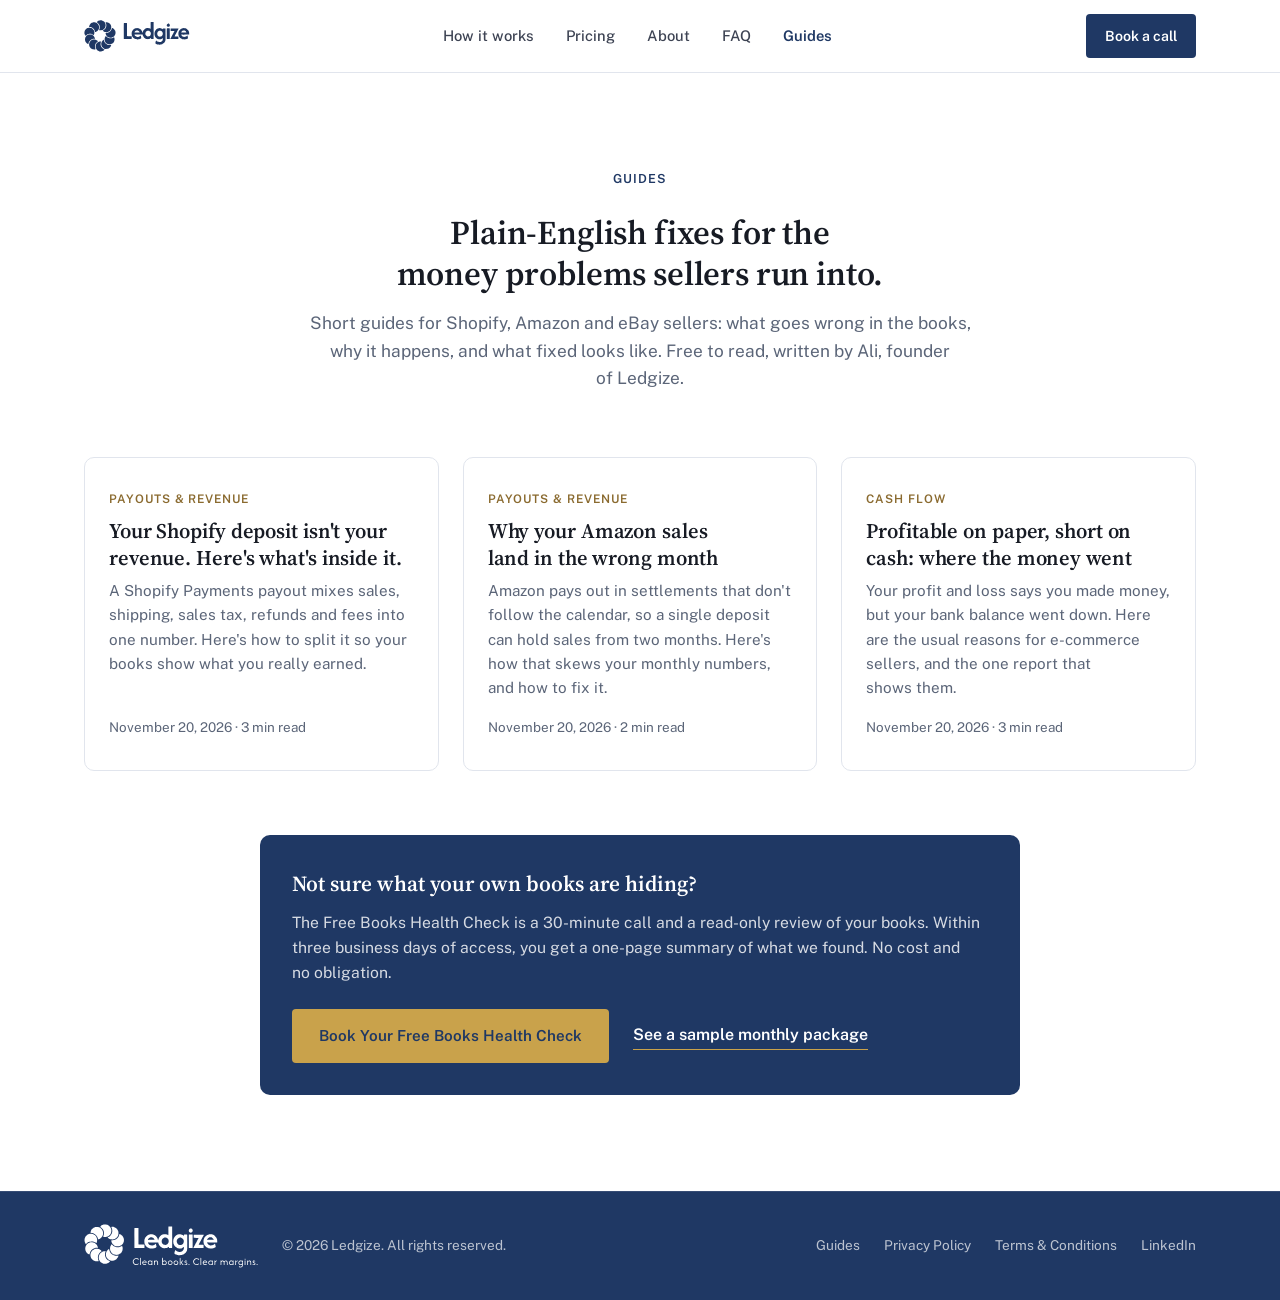
==== guides/index.html @ 81aefa26 "Guides launch: three published guides, Guides in menu and footer Guides section built by _tools/buil" ====
<!DOCTYPE html>
<html lang="en">
<head>
  <meta charset="UTF-8" />
  <meta name="viewport" content="width=device-width, initial-scale=1.0" />
  <meta name="color-scheme" content="light dark" />
  <title>Guides: Ledgize</title>
  <meta name="description" content="Plain-English guides for Shopify, Amazon and eBay sellers: what goes wrong in the books, why it happens, and what fixed looks like." />
  <link rel="canonical" href="https://www.ledgize.com/guides/" />
  <meta property="og:type" content="website" />
  <meta property="og:site_name" content="Ledgize" />
  <meta property="og:title" content="Guides: Ledgize" />
  <meta property="og:description" content="Plain-English guides for Shopify, Amazon and eBay sellers: what goes wrong in the books, why it happens, and what fixed looks like." />
  <meta property="og:url" content="https://www.ledgize.com/guides/" />
  <meta property="og:image" content="https://www.ledgize.com/assets/og-image.png?v=4" />
  <meta name="twitter:card" content="summary_large_image" />
  <meta name="twitter:title" content="Guides: Ledgize" />
  <meta name="twitter:description" content="Plain-English guides for Shopify, Amazon and eBay sellers: what goes wrong in the books, why it happens, and what fixed looks like." />
  <meta name="twitter:image" content="https://www.ledgize.com/assets/og-image.png?v=4" />
  <link rel="alternate" type="application/rss+xml" title="Ledgize Guides" href="/guides/feed.xml" />
  <link rel="icon" href="/assets/favicon.svg" type="image/svg+xml">
  <link rel="icon" href="/assets/favicon-32.png?v=2" sizes="32x32" type="image/png">
  <link rel="icon" href="/assets/favicon-192.png" sizes="192x192" type="image/png">
  <link rel="apple-touch-icon" href="/assets/apple-touch-icon.png">
  <link rel="shortcut icon" href="/favicon.ico?v=2" />
  <link rel="preload" href="/assets/fonts/source-serif4-600.woff2" as="font" type="font/woff2" crossorigin />
  <link rel="preload" href="/assets/fonts/public-sans-400.woff2" as="font" type="font/woff2" crossorigin />
  <link rel="stylesheet" href="/css/styles.css?v=38" />
</head>
<body>

  <a href="#main-content" class="skip-link">Skip to main content</a>

  <header class="site-header">
    <div class="container header-inner">
      <a href="/" class="logo" aria-label="Ledgize home"><svg class="logo-svg" width="462" height="140" aria-hidden="true" focusable="false" xmlns="http://www.w3.org/2000/svg" viewBox="129 364 462 140"><g fill="currentColor"><path transform="translate(129 504) scale(0.0125 -0.0125)" d="M5595 11069 c-127 -12 -237 -36 -329 -71 -43 -17 -100 -36 -127 -43
-26 -7 -63 -25 -82 -39 -18 -14 -82 -51 -141 -81 -160 -82 -174 -94 -300 -230
-102 -111 -116 -130 -116 -161 0 -53 14 -71 88 -108 37 -19 78 -46 92 -61 14
-15 66 -57 115 -95 170 -128 405 -404 487 -571 118 -243 154 -341 204 -569 34
-150 42 -399 20 -579 -9 -74 -19 -138 -22 -143 -3 -4 -11 -49 -19 -100 -15
-97 -30 -142 -121 -344 -30 -67 -54 -128 -54 -136 0 -36 37 -59 150 -95 l115
-37 255 0 255 0 196 51 c232 61 352 116 546 249 201 138 417 353 479 477 15
29 44 79 65 113 48 76 58 98 131 314 118 343 126 628 29 990 -29 107 -54 175
-91 244 -27 53 -50 104 -50 114 -1 81 -360 503 -483 568 -26 13 -71 46 -100
72 -58 52 -251 150 -357 181 -36 11 -87 28 -115 39 -125 51 -469 75 -720 51z
M7592 10395 c-48 -21 -48 -36 2 -128 25 -46 46 -90 46 -97 0 -7 18 -57 40
-112 42 -106 87 -268 114 -413 30 -160 27 -571 -5 -665 -10 -30 -23 -85 -29
-122 -15 -95 -143 -396 -212 -496 -16 -23 -40 -68 -54 -98 -14 -31 -49 -82
-80 -114 -30 -32 -74 -85 -97 -118 -41 -58 -124 -135 -274 -255 -39 -31 -75
-62 -78 -68 -4 -6 -28 -20 -54 -31 -25 -10 -55 -28 -67 -39 -11 -11 -56 -34
-100 -52 -210 -88 -222 -128 -73 -254 143 -121 403 -266 563 -315 39 -12 91
-30 116 -41 83 -37 475 -57 654 -33 66 9 141 19 166 22 24 3 61 14 81 24 19
10 74 28 120 40 46 12 109 36 139 55 30 18 84 45 119 59 35 14 78 36 95 49 17
13 55 36 84 52 28 15 64 44 78 62 15 19 50 50 79 68 29 19 75 62 104 97 28 35
80 96 115 136 35 39 78 100 95 135 17 34 54 103 81 152 28 50 59 122 71 160
11 39 34 106 51 149 74 196 67 765 -13 976 -16 41 -37 104 -48 140 -12 36 -34
85 -51 110 -17 25 -46 77 -64 115 -18 39 -52 95 -76 125 -63 79 -243 280 -251
280 -4 0 -39 29 -78 64 -38 36 -85 73 -103 82 -18 9 -64 39 -102 66 -89 65
-218 124 -331 153 -49 12 -108 32 -130 43 -83 43 -565 71 -643 37z M3275
10385 c-55 -8 -120 -22 -144 -31 -24 -9 -73 -24 -110 -34 -83 -23 -223 -80
-287 -118 -27 -16 -89 -51 -138 -77 -102 -55 -237 -172 -379 -330 -129 -142
-260 -350 -287 -453 -10 -37 -31 -92 -48 -123 -17 -34 -35 -87 -42 -130 -6
-41 -18 -96 -26 -124 -21 -76 -23 -181 -3 -200 18 -19 86 -29 297 -45 152 -11
315 -42 372 -70 19 -9 58 -23 85 -30 70 -19 145 -53 228 -104 40 -24 93 -52
120 -61 26 -10 67 -35 91 -56 23 -21 74 -59 113 -86 171 -117 432 -430 532
-638 24 -49 53 -110 66 -135 60 -117 105 -252 120 -363 25 -178 24 -176 51
-193 53 -36 209 1 364 85 19 11 82 43 139 72 126 63 278 176 345 255 28 33 76
83 108 113 33 29 70 75 83 101 14 28 39 57 59 69 30 19 76 102 76 138 0 3 16
31 34 62 35 57 96 215 143 366 65 213 53 707 -21 893 -20 48 -45 117 -56 153
-11 36 -33 85 -50 108 -37 50 -56 91 -71 150 -7 29 -27 61 -58 95 -26 28 -91
104 -144 168 -60 72 -121 134 -160 161 -35 25 -80 66 -100 91 -29 34 -52 50
-98 67 -33 12 -76 35 -95 50 -20 15 -56 36 -82 45 -26 10 -69 30 -97 45 -28
16 -95 37 -154 49 -57 12 -116 26 -130 32 -111 42 -455 59 -646 33z M1855
8495 c-5 -2 -75 -9 -155 -14 -175 -12 -412 -71 -483 -119 -23 -16 -59 -35 -80
-41 -20 -7 -59 -27 -85 -46 -27 -18 -72 -45 -101 -60 -29 -14 -72 -43 -94 -64
-23 -21 -60 -50 -81 -65 -73 -49 -197 -171 -221 -216 -12 -25 -33 -54 -45 -65
-49 -43 -130 -156 -149 -206 -12 -29 -36 -78 -55 -108 -31 -52 -70 -171 -128
-391 -29 -107 -33 -629 -6 -700 10 -25 22 -67 28 -95 28 -128 180 -462 259
-568 70 -95 76 -93 256 83 72 70 157 144 190 165 74 47 189 121 247 158 24 15
57 38 75 51 17 13 60 29 95 35 35 7 98 28 141 46 130 56 491 115 697 115 103
-1 270 -23 326 -43 22 -8 87 -24 144 -36 103 -21 174 -49 385 -152 168 -82
226 -117 281 -169 49 -47 67 -55 104 -50 27 3 69 52 86 99 10 25 32 86 51 135
65 172 109 480 99 686 -11 217 -74 461 -166 639 -21 42 -43 88 -49 102 -39
104 -274 390 -390 475 -31 22 -62 48 -70 58 -8 9 -44 34 -80 56 -36 21 -86 54
-111 74 -25 20 -49 36 -54 36 -6 0 -64 27 -130 59 -147 72 -286 105 -529 126
-167 15 -185 16 -202 10z M9793 8405 c-24 -17 -47 -79 -63 -175 -7 -36 -30
-114 -52 -175 -23 -60 -47 -134 -55 -164 -17 -65 -74 -181 -99 -202 -9 -8 -50
-64 -90 -126 -131 -202 -309 -384 -491 -504 -34 -22 -69 -51 -77 -64 -8 -13
-40 -32 -70 -44 -30 -11 -77 -34 -105 -51 -54 -33 -259 -110 -406 -153 -105
-30 -400 -58 -585 -56 -107 1 -116 -1 -132 -21 -25 -30 -24 -125 2 -215 11
-39 25 -99 31 -135 6 -36 26 -101 44 -145 18 -44 42 -110 54 -146 12 -36 33
-81 47 -100 14 -19 39 -60 55 -92 17 -32 47 -77 67 -100 21 -23 56 -67 79 -97
83 -110 290 -292 394 -348 41 -22 108 -59 149 -82 112 -64 139 -76 214 -94 37
-9 90 -28 117 -41 57 -29 175 -43 435 -52 219 -7 341 7 499 57 66 21 136 41
155 45 19 4 71 26 115 49 45 22 92 46 105 52 88 42 171 92 210 127 25 23 72
62 105 86 33 23 74 62 90 84 17 23 58 72 93 109 34 37 62 71 62 75 0 5 18 30
39 56 56 68 147 242 181 345 15 48 37 110 48 137 73 178 76 197 76 495 l1 275
-37 125 c-20 69 -44 155 -53 192 -9 37 -40 107 -67 155 -28 49 -59 112 -69
142 -12 35 -36 72 -67 105 -27 28 -57 65 -67 81 -59 94 -345 359 -437 406 -24
12 -60 35 -80 51 -21 16 -63 40 -95 53 -32 14 -89 40 -127 60 -75 38 -110 43
-143 20z M1925 6140 c-160 -14 -473 -106 -580 -170 -16 -10 -54 -28 -84 -40
-143 -56 -470 -338 -568 -490 -20 -30 -53 -77 -74 -105 -20 -27 -47 -75 -58
-105 -12 -30 -37 -75 -56 -99 -19 -24 -37 -60 -41 -80 -6 -36 -13 -66 -59
-241 -14 -52 -28 -135 -31 -185 -3 -49 -13 -115 -21 -145 -19 -70 -12 -174 28
-372 16 -81 29 -162 29 -180 0 -18 11 -53 24 -78 13 -25 29 -65 36 -90 53
-195 302 -544 495 -693 22 -17 59 -48 82 -68 22 -21 60 -48 84 -60 24 -12 60
-35 80 -51 44 -36 209 -98 258 -98 79 0 105 61 126 295 6 64 17 102 57 195 27
63 62 147 77 186 16 40 42 91 58 115 17 24 66 98 109 163 94 143 273 339 359
394 33 21 67 47 75 56 29 36 206 153 255 170 28 9 83 36 123 60 39 24 101 51
137 60 36 9 90 27 120 40 133 60 613 100 769 66 108 -24 131 54 66 229 -15 42
-36 114 -45 160 -10 46 -29 99 -43 119 -13 20 -35 61 -48 91 -36 81 -148 246
-218 321 -34 36 -90 98 -125 137 -35 40 -82 84 -105 100 -22 15 -61 44 -86 64
-25 20 -61 44 -80 54 -19 10 -59 35 -88 55 -75 54 -292 149 -376 165 -39 8
-85 19 -101 25 -81 32 -367 47 -560 30z M7634 5562 c-5 -4 -23 -25 -39 -47
-16 -22 -43 -56 -60 -75 -34 -38 -113 -164 -152 -245 -14 -27 -38 -64 -54 -81
-26 -27 -31 -41 -39 -120 -5 -49 -24 -132 -41 -184 -62 -190 -64 -575 -4 -795
76 -279 105 -354 171 -447 18 -26 46 -73 63 -105 16 -32 46 -78 68 -103 22
-25 50 -60 63 -79 58 -84 310 -300 404 -348 28 -14 74 -41 103 -59 85 -54 149
-83 218 -99 36 -9 88 -24 115 -35 87 -34 203 -59 325 -70 66 -6 130 -13 142
-15 42 -10 278 14 348 35 39 11 104 25 145 31 118 17 484 201 597 301 36 32
70 58 75 58 12 0 198 187 198 200 0 6 27 39 59 74 33 35 71 86 84 113 14 26
46 82 71 123 26 41 56 107 67 145 12 39 29 86 39 105 71 140 119 573 86 771
-8 46 -17 111 -21 144 -14 123 -102 349 -147 379 -38 25 -98 2 -179 -70 -20
-18 -62 -39 -92 -48 -31 -9 -69 -27 -85 -41 -16 -14 -67 -38 -113 -54 -46 -16
-129 -45 -184 -65 -179 -63 -488 -97 -703 -76 -59 5 -136 13 -172 16 -111 10
-458 115 -550 166 -30 17 -80 44 -110 60 -30 16 -68 42 -85 58 -16 15 -52 37
-79 49 -27 12 -73 43 -101 69 -28 26 -84 74 -124 107 -41 33 -100 92 -132 131
-94 115 -141 150 -175 126z M3425 4364 c-129 -9 -330 -45 -390 -71 -33 -14
-100 -36 -150 -49 -52 -15 -113 -39 -145 -60 -30 -19 -86 -51 -124 -72 -39
-20 -95 -60 -125 -87 -31 -28 -82 -68 -113 -88 -68 -46 -138 -119 -166 -173
-11 -21 -41 -59 -67 -84 -25 -25 -63 -74 -83 -110 -20 -36 -53 -92 -74 -124
-21 -33 -49 -95 -63 -138 -14 -43 -35 -99 -48 -126 -14 -26 -27 -65 -31 -87
-4 -22 -16 -67 -26 -100 -33 -108 -54 -364 -41 -480 24 -202 93 -472 157 -613
70 -153 223 -370 356 -504 38 -38 68 -72 68 -77 0 -4 22 -20 49 -35 28 -14 63
-44 80 -65 19 -24 44 -42 70 -49 21 -7 63 -29 92 -49 66 -45 296 -151 368
-169 30 -7 75 -22 100 -33 114 -49 535 -51 782 -3 188 36 195 58 84 286 -53
108 -66 145 -75 211 -5 44 -23 134 -38 200 -43 192 -41 542 6 735 66 272 142
449 287 670 23 36 49 79 58 95 47 92 412 420 543 489 123 64 129 98 35 201
-31 34 -68 78 -84 98 -15 20 -60 59 -100 86 -39 28 -112 78 -162 112 -236 163
-712 284 -1030 263z M6776 4206 c-57 -46 -121 -93 -140 -106 -20 -12 -55 -46
-78 -75 -24 -29 -81 -96 -128 -148 -111 -122 -177 -229 -205 -326 -12 -43 -38
-104 -58 -137 -96 -156 -140 -567 -97 -899 25 -196 127 -488 209 -600 20 -27
51 -70 68 -95 18 -25 50 -70 72 -101 51 -73 257 -268 346 -330 39 -26 81 -57
95 -68 14 -11 30 -21 36 -21 7 0 36 -16 65 -36 151 -103 501 -203 739 -212
178 -7 439 21 550 58 205 68 308 107 335 126 17 12 53 29 80 39 28 10 66 30
85 45 19 14 51 36 70 47 20 12 47 34 60 48 14 15 50 44 81 65 53 37 109 103
309 370 70 93 145 241 167 328 9 37 29 94 45 127 29 62 35 113 18 146 -14 25
-52 24 -195 -2 -162 -29 -366 -43 -445 -30 -36 6 -135 20 -220 30 -85 11 -175
27 -200 35 -179 57 -292 102 -336 131 -28 19 -78 46 -112 60 -216 88 -611 447
-713 649 -25 50 -64 125 -85 166 -75 146 -144 308 -160 376 -8 38 -24 103 -35
144 -11 41 -24 111 -29 154 -19 154 -46 160 -194 42z M5640 3665 c-47 -8 -116
-19 -155 -26 -38 -6 -125 -29 -193 -51 -68 -22 -145 -45 -172 -52 -27 -7 -75
-30 -107 -50 -32 -21 -105 -68 -163 -106 -98 -63 -310 -241 -310 -260 0 -5
-22 -33 -49 -62 -79 -86 -232 -330 -295 -469 -14 -30 -29 -88 -35 -129 -6 -41
-24 -114 -41 -163 -56 -158 -60 -523 -9 -709 19 -69 47 -182 69 -276 6 -23 33
-79 61 -125 28 -45 62 -104 74 -132 69 -149 291 -397 451 -504 41 -28 94 -66
118 -85 23 -19 63 -44 90 -56 27 -11 60 -29 75 -39 14 -10 49 -25 76 -34 28
-8 82 -28 121 -45 72 -30 203 -66 284 -77 25 -4 81 -13 125 -22 92 -18 198
-13 385 17 63 10 142 22 175 25 33 4 83 17 111 30 28 12 96 36 150 53 67 21
126 49 181 84 156 100 177 113 229 145 83 52 282 257 290 299 11 57 -27 89
-144 120 -66 17 -160 65 -237 119 -33 23 -82 52 -108 63 -48 22 -129 86 -223
178 -28 28 -68 64 -88 79 -21 16 -48 48 -63 72 -14 24 -40 56 -58 71 -61 51
-249 335 -274 414 -10 35 -31 88 -45 119 -14 30 -35 93 -47 140 -11 46 -31
120 -44 164 -29 101 -45 458 -26 590 7 44 16 129 21 189 11 133 28 190 97 324
58 114 63 140 32 168 -27 25 -205 29 -329 9z"/><path transform="translate(296 474) scale(0.0125 -0.0125)" d="M10024 8080 c-58 -23 -55 48 -54 -1193 1 -1064 0 -1140 -16 -1158
-34 -37 -89 -23 -160 41 -22 21 -67 47 -100 59 -32 13 -81 35 -109 51 -29 16
-80 34 -120 40 -38 7 -116 23 -172 36 -192 46 -435 50 -605 10 -36 -8 -121
-24 -189 -36 -68 -12 -140 -30 -159 -40 -19 -11 -72 -37 -117 -59 -99 -47
-231 -137 -333 -226 -41 -36 -100 -82 -131 -103 -31 -20 -67 -50 -81 -67 -60
-72 -159 -207 -174 -237 -9 -18 -36 -58 -59 -88 -52 -67 -79 -120 -149 -294
-30 -74 -62 -149 -72 -167 -9 -18 -20 -64 -25 -103 -12 -96 -38 -203 -53 -216
-30 -24 -78 86 -97 216 -25 182 -155 466 -278 606 -21 23 -44 54 -51 67 -22
42 -159 199 -217 249 -30 26 -72 64 -92 84 -21 20 -55 44 -77 53 -21 9 -59 35
-84 59 -53 51 -239 151 -360 194 -47 17 -101 37 -120 45 -19 8 -69 18 -110 21
-41 4 -140 16 -220 28 -153 21 -271 21 -434 -2 -44 -6 -132 -17 -197 -25 -73
-8 -136 -22 -166 -35 -26 -12 -90 -37 -141 -55 -52 -19 -122 -51 -155 -73 -34
-22 -80 -50 -102 -62 -22 -13 -62 -42 -90 -65 -27 -23 -72 -56 -100 -75 -27
-18 -70 -52 -95 -75 -25 -23 -58 -50 -73 -60 -15 -10 -39 -36 -52 -59 -13 -23
-40 -57 -60 -76 -20 -19 -46 -52 -56 -73 -11 -21 -44 -64 -72 -95 -59 -64
-172 -268 -206 -372 -12 -35 -30 -83 -41 -105 -21 -44 -63 -286 -81 -465 -13
-136 -6 -310 22 -495 11 -71 24 -166 30 -210 6 -47 19 -93 31 -113 11 -18 33
-74 48 -123 27 -86 112 -252 172 -334 16 -22 45 -65 65 -95 32 -50 78 -103
184 -217 90 -97 408 -323 519 -369 30 -13 77 -35 104 -49 27 -14 56 -25 64
-25 7 0 44 -13 81 -29 80 -35 415 -94 631 -111 169 -13 392 2 540 35 58 13
145 31 194 40 49 9 114 29 145 44 31 16 91 41 135 56 43 15 115 49 160 75 44
27 111 65 147 84 107 57 133 114 94 213 -8 21 -18 61 -24 88 -22 118 -35 177
-66 295 -18 69 -43 176 -56 239 -36 171 -67 197 -143 117 -132 -141 -319 -253
-561 -336 -220 -75 -624 -93 -805 -35 -156 50 -354 166 -415 242 -22 28 -52
58 -67 67 -37 23 -135 172 -153 234 -9 28 -27 75 -40 104 -62 132 -6 200 122
149 93 -36 369 -43 1533 -38 591 2 1091 7 1112 12 47 9 58 -10 69 -121 10 -93
11 -97 146 -409 38 -87 162 -285 197 -314 10 -8 27 -33 38 -55 102 -203 630
-594 851 -631 45 -8 136 -26 202 -40 228 -50 588 -46 746 10 39 13 96 29 127
35 31 5 72 19 91 29 20 11 83 44 140 73 58 29 127 74 155 99 119 109 188 129
227 67 17 -28 19 -42 14 -93 -15 -128 -14 -137 25 -159 33 -20 54 -21 310 -25
358 -4 515 4 541 30 19 19 19 87 19 2924 0 2107 -3 2911 -11 2928 -6 14 -22
30 -36 36 -29 13 -916 14 -949 1z m-4560 -2980 c33 -5 75 -18 95 -29 209 -111
214 -114 310 -211 61 -61 110 -122 135 -166 117 -207 121 -220 81 -260 -30
-30 -61 -30 -295 1 -234 31 -1220 13 -1340 -24 -75 -24 -140 -3 -140 44 0 29
91 212 141 285 79 112 332 308 447 345 105 33 408 42 566 15z m3808 -61 c32
-6 88 -23 126 -39 37 -16 89 -34 116 -41 32 -8 64 -27 99 -58 29 -25 78 -68
110 -95 32 -27 77 -74 100 -105 23 -31 50 -65 60 -76 11 -11 28 -40 39 -65 11
-25 33 -73 49 -107 115 -240 112 -613 -6 -857 -82 -168 -201 -321 -284 -365
-13 -7 -42 -30 -65 -51 -27 -25 -61 -44 -99 -55 -32 -9 -86 -30 -121 -45 -92
-42 -174 -53 -354 -48 l-157 5 -124 46 c-213 80 -389 210 -458 338 -17 33 -43
73 -57 89 -96 114 -159 467 -121 675 68 374 232 613 525 764 198 102 385 129
622 90z M612 7703 c-44 -17 -42 104 -42 -2772 l0 -2710 24 -28 24 -28 1347 -2
c1569 -2 1384 -20 1386 135 0 53 3 237 5 407 4 349 2 374 -33 416 l-25 29
-765 0 c-830 -1 -793 -3 -825 52 -10 19 -13 450 -15 2213 -1 1205 -2 2200 -3
2213 0 13 -13 37 -29 53 l-29 29 -504 -1 c-277 0 -509 -3 -516 -6z M16030
7526 c-119 -22 -159 -46 -285 -171 -163 -162 -194 -452 -72 -674 49 -89 56
-96 134 -148 237 -156 444 -160 672 -13 109 71 194 221 222 394 19 117 -50
339 -129 417 -26 25 -65 66 -88 91 -85 94 -271 137 -454 104z M12930 5955
c-273 -36 -307 -43 -398 -89 -48 -24 -98 -47 -112 -51 -94 -27 -254 -122 -347
-207 -54 -48 -127 -114 -162 -145 -65 -58 -182 -199 -268 -322 -26 -36 -59
-80 -74 -97 -14 -18 -34 -54 -44 -80 -10 -27 -33 -83 -51 -124 -19 -41 -38
-94 -43 -118 -5 -24 -21 -61 -36 -83 -23 -32 -29 -56 -36 -127 -4 -49 -20
-158 -35 -243 -34 -196 -35 -343 -5 -524 12 -71 26 -178 31 -237 7 -90 13
-113 35 -145 14 -21 33 -63 42 -93 8 -30 26 -73 38 -95 13 -22 33 -70 45 -108
12 -37 38 -89 59 -115 20 -26 71 -93 112 -150 135 -187 150 -207 182 -240 41
-43 308 -261 350 -286 18 -10 57 -33 87 -51 30 -18 73 -38 95 -45 22 -7 78
-30 125 -51 47 -20 122 -44 167 -53 45 -8 99 -22 119 -31 43 -18 314 -21 509
-5 131 11 326 57 379 90 18 10 64 32 103 48 40 16 90 44 112 62 23 17 67 44
99 60 32 15 72 44 89 63 67 76 118 85 149 25 34 -66 3 -413 -51 -575 -173
-516 -672 -800 -1265 -718 -154 21 -268 45 -325 67 -27 11 -95 36 -150 54 -55
19 -122 49 -150 67 -27 18 -66 39 -85 47 -19 7 -53 30 -75 51 -22 20 -59 46
-82 58 -27 13 -54 39 -74 70 -55 84 -141 112 -164 54 -19 -50 -65 -208 -65
-227 0 -12 -16 -78 -35 -147 -19 -68 -44 -171 -54 -229 -11 -58 -29 -129 -40
-158 -44 -110 -24 -176 67 -229 26 -15 61 -37 77 -49 27 -20 111 -62 365 -181
102 -49 194 -79 330 -109 63 -15 142 -33 175 -41 84 -20 481 -30 555 -14 149
33 195 41 315 55 138 16 211 35 340 85 43 17 95 34 115 37 129 22 520 255 612
366 24 28 60 62 81 75 21 13 46 38 55 55 10 17 40 57 67 88 55 63 153 216 208
325 97 192 109 223 118 307 5 46 22 146 36 223 l27 140 4 1918 c3 1988 3 1985
-38 2007 -13 7 -154 10 -420 8 l-399 -3 -23 -23 c-21 -21 -23 -30 -20 -116 2
-81 0 -96 -18 -119 -39 -49 -91 -36 -175 44 -22 21 -58 45 -80 55 -22 9 -64
34 -92 56 -80 61 -276 133 -432 158 -341 54 -382 57 -551 35z m568 -951 c341
-118 541 -314 667 -654 23 -61 65 -278 65 -333 0 -65 -53 -328 -80 -396 -35
-91 -100 -211 -133 -249 -18 -20 -46 -55 -63 -78 -25 -35 -129 -132 -199 -186
-25 -20 -203 -97 -284 -123 -42 -14 -92 -18 -220 -19 l-166 -1 -106 38 c-58
20 -113 37 -121 37 -46 0 -267 178 -355 285 -57 69 -158 276 -198 404 -55 178
-55 386 0 560 35 109 133 308 185 376 73 95 323 295 368 295 8 0 60 15 116 34
56 19 110 37 121 40 11 3 89 3 173 1 132 -4 163 -8 230 -31z M21340 5950 c-63
-9 -154 -22 -202 -29 -94 -12 -295 -87 -426 -158 -244 -133 -534 -384 -637
-553 -15 -25 -44 -63 -65 -85 -43 -44 -104 -145 -151 -245 -16 -36 -43 -92
-59 -125 -28 -56 -39 -98 -90 -320 -50 -221 -49 -636 3 -850 14 -55 28 -124
31 -154 9 -70 104 -307 156 -385 22 -35 40 -67 40 -74 0 -6 26 -46 59 -89 32
-43 65 -92 74 -109 21 -42 275 -295 345 -344 31 -22 68 -48 82 -59 57 -42 289
-167 388 -208 162 -68 176 -72 280 -89 54 -8 147 -24 207 -34 260 -46 580 -45
775 1 47 11 124 26 171 33 137 21 366 119 629 270 73 42 86 55 99 104 11 39
-13 211 -36 255 -8 16 -21 61 -29 100 -7 40 -26 122 -40 182 -14 61 -36 159
-49 220 -35 164 -59 172 -173 58 -77 -77 -303 -232 -368 -253 -419 -136 -780
-160 -1006 -65 -35 15 -90 36 -123 48 -78 27 -179 102 -290 218 -121 126 -142
155 -175 246 -15 43 -39 106 -51 140 -43 114 -1 156 130 130 241 -49 222 -48
1433 -45 l1137 3 28 21 c27 20 28 26 31 110 9 261 -37 757 -76 824 -12 19 -26
57 -32 83 -14 66 -127 292 -184 369 -199 270 -293 378 -367 423 -32 20 -83 58
-111 84 -75 68 -320 221 -371 232 -23 5 -72 23 -110 40 -77 35 -154 50 -404
79 -212 24 -318 24 -473 0z m424 -841 c108 -14 169 -38 287 -111 153 -94 300
-249 350 -370 14 -35 38 -81 52 -102 31 -44 34 -77 11 -100 -19 -19 14 -20
-292 4 -389 31 -1154 20 -1344 -19 -111 -23 -177 18 -148 91 60 148 224 368
322 433 24 15 69 45 100 66 148 101 411 143 662 108z M15671 5866 c-53 -23
-50 71 -51 -1862 l0 -1790 25 -24 25 -23 475 -1 474 -1 23 23 23 23 0 1797 c0
2006 6 1844 -67 1857 -56 9 -907 10 -927 1z M16991 5841 c-31 -31 -32 -38 -29
-453 3 -356 4 -389 21 -405 16 -17 60 -18 646 -23 765 -6 716 7 619 -164 -28
-50 -64 -111 -78 -136 -15 -25 -41 -72 -58 -105 -16 -33 -54 -107 -84 -165
-31 -58 -74 -140 -96 -183 -23 -43 -45 -84 -50 -90 -6 -7 -41 -73 -80 -147
-130 -253 -231 -441 -241 -454 -6 -8 -21 -38 -34 -67 -12 -30 -34 -74 -48 -99
-79 -137 -293 -546 -304 -580 -4 -14 -21 -41 -36 -61 -16 -20 -42 -65 -57
-100 -16 -35 -68 -134 -116 -219 -93 -166 -100 -195 -56 -217 20 -10 307 -13
1382 -13 l1357 1 20 26 c20 25 21 38 21 417 0 332 -2 395 -15 413 -17 24 -78
48 -100 39 -8 -3 -277 -6 -597 -6 l-582 -2 -23 27 c-32 37 -29 44 120 325 182
342 214 404 261 495 23 44 51 95 64 112 12 17 29 51 38 75 8 23 32 70 54 103
21 33 54 94 73 135 19 42 50 100 69 130 19 30 42 77 51 103 9 26 32 66 52 89
19 23 35 47 35 54 0 6 15 40 34 75 102 194 276 528 325 624 31 61 65 124 77
140 43 63 124 229 124 256 0 61 81 58 -1367 58 -728 0 -1334 3 -1347 7 -17 4
-30 0 -45 -15z"/></g></svg></a>

      <nav class="site-nav" id="site-nav">
        <a href="/#how-it-works">How it works</a>
        <a href="/#services">Pricing</a>
        <a href="/#about">About</a>
        <a href="/#faq">FAQ</a>
        <a href="/guides/" aria-current="page">Guides</a>
      </nav>
      <a href="https://calendar.app.google/x4VN65FmpogkEirC7" target="_blank" rel="noopener noreferrer" class="btn btn-primary btn-sm header-cta">Book a call</a>

      <button class="nav-toggle" id="nav-toggle" aria-label="Toggle navigation" aria-expanded="false">
        <span></span><span></span><span></span>
      </button>
    </div>
  </header>

  <main id="main-content" tabindex="-1">
    <section class="section guides-hero">
      <div class="container">
        <div class="kicker center">
          <span class="kicker-label">Guides</span>
        </div>
        <h1 class="section-title center">Plain-English fixes for the money problems sellers run into.</h1>
        <p class="section-lead center">Short guides for Shopify, Amazon and eBay sellers: what goes wrong in the books, why it happens, and what fixed looks like. Free to read, written by Ali, founder of Ledgize.</p>
        <div class="guides-grid guides-grid-index">
          <article class="guide-card">
            <p class="guide-card-cat">Payouts &amp; revenue</p>
            <h2 class="guide-card-title"><a href="/guides/shopify-deposit-isnt-your-revenue.html">Your Shopify deposit isn&#x27;t your revenue. Here&#x27;s what&#x27;s inside it.</a></h2>
            <p class="guide-card-desc">A Shopify Payments payout mixes sales, shipping, sales tax, refunds and fees into one number. Here&#x27;s how to split it so your books show what you really earned.</p>
            <p class="guide-card-meta">November 20, 2026 &#183; 3 min read</p>
          </article>
          <article class="guide-card">
            <p class="guide-card-cat">Payouts &amp; revenue</p>
            <h2 class="guide-card-title"><a href="/guides/amazon-sales-wrong-month.html">Why your Amazon sales land in the wrong month</a></h2>
            <p class="guide-card-desc">Amazon pays out in settlements that don&#x27;t follow the calendar, so a single deposit can hold sales from two months. Here&#x27;s how that skews your monthly numbers, and how to fix it.</p>
            <p class="guide-card-meta">November 20, 2026 &#183; 2 min read</p>
          </article>
          <article class="guide-card">
            <p class="guide-card-cat">Cash flow</p>
            <h2 class="guide-card-title"><a href="/guides/profitable-but-short-on-cash.html">Profitable on paper, short on cash: where the money went</a></h2>
            <p class="guide-card-desc">Your profit and loss says you made money, but your bank balance went down. Here are the usual reasons for e-commerce sellers, and the one report that shows them.</p>
            <p class="guide-card-meta">November 20, 2026 &#183; 3 min read</p>
          </article>
        </div>
        <div class="guides-index-cta">
          <aside class="guide-cta">
          <p class="guide-cta-title">Not sure what your own books are hiding?</p>
          <p>The Free Books Health Check is a 30-minute call and a read-only review of your books. Within three business days of access, you get a one-page summary of what we found. No cost and no obligation.</p>
          <div class="guide-cta-actions">
            <a href="https://calendar.app.google/x4VN65FmpogkEirC7" target="_blank" rel="noopener noreferrer" class="btn btn-on-navy">Book Your Free Books Health Check</a>
            <a href="/#sample" class="guide-cta-link">See a sample monthly package</a>
          </div>
        </aside>
        </div>
      </div>
    </section>
  </main>

  <footer class="site-footer">
    <div class="container footer-inner">
      <div class="footer-left">
        <span class="logo-footer"><svg class="logo-footer-svg" width="602" height="152" aria-hidden="true" focusable="false" xmlns="http://www.w3.org/2000/svg" viewBox="129 364 602 152"><g fill="currentColor"><path transform="translate(129 504) scale(0.0125 -0.0125)" d="M5595 11069 c-127 -12 -237 -36 -329 -71 -43 -17 -100 -36 -127 -43
-26 -7 -63 -25 -82 -39 -18 -14 -82 -51 -141 -81 -160 -82 -174 -94 -300 -230
-102 -111 -116 -130 -116 -161 0 -53 14 -71 88 -108 37 -19 78 -46 92 -61 14
-15 66 -57 115 -95 170 -128 405 -404 487 -571 118 -243 154 -341 204 -569 34
-150 42 -399 20 -579 -9 -74 -19 -138 -22 -143 -3 -4 -11 -49 -19 -100 -15
-97 -30 -142 -121 -344 -30 -67 -54 -128 -54 -136 0 -36 37 -59 150 -95 l115
-37 255 0 255 0 196 51 c232 61 352 116 546 249 201 138 417 353 479 477 15
29 44 79 65 113 48 76 58 98 131 314 118 343 126 628 29 990 -29 107 -54 175
-91 244 -27 53 -50 104 -50 114 -1 81 -360 503 -483 568 -26 13 -71 46 -100
72 -58 52 -251 150 -357 181 -36 11 -87 28 -115 39 -125 51 -469 75 -720 51z
M7592 10395 c-48 -21 -48 -36 2 -128 25 -46 46 -90 46 -97 0 -7 18 -57 40
-112 42 -106 87 -268 114 -413 30 -160 27 -571 -5 -665 -10 -30 -23 -85 -29
-122 -15 -95 -143 -396 -212 -496 -16 -23 -40 -68 -54 -98 -14 -31 -49 -82
-80 -114 -30 -32 -74 -85 -97 -118 -41 -58 -124 -135 -274 -255 -39 -31 -75
-62 -78 -68 -4 -6 -28 -20 -54 -31 -25 -10 -55 -28 -67 -39 -11 -11 -56 -34
-100 -52 -210 -88 -222 -128 -73 -254 143 -121 403 -266 563 -315 39 -12 91
-30 116 -41 83 -37 475 -57 654 -33 66 9 141 19 166 22 24 3 61 14 81 24 19
10 74 28 120 40 46 12 109 36 139 55 30 18 84 45 119 59 35 14 78 36 95 49 17
13 55 36 84 52 28 15 64 44 78 62 15 19 50 50 79 68 29 19 75 62 104 97 28 35
80 96 115 136 35 39 78 100 95 135 17 34 54 103 81 152 28 50 59 122 71 160
11 39 34 106 51 149 74 196 67 765 -13 976 -16 41 -37 104 -48 140 -12 36 -34
85 -51 110 -17 25 -46 77 -64 115 -18 39 -52 95 -76 125 -63 79 -243 280 -251
280 -4 0 -39 29 -78 64 -38 36 -85 73 -103 82 -18 9 -64 39 -102 66 -89 65
-218 124 -331 153 -49 12 -108 32 -130 43 -83 43 -565 71 -643 37z M3275
10385 c-55 -8 -120 -22 -144 -31 -24 -9 -73 -24 -110 -34 -83 -23 -223 -80
-287 -118 -27 -16 -89 -51 -138 -77 -102 -55 -237 -172 -379 -330 -129 -142
-260 -350 -287 -453 -10 -37 -31 -92 -48 -123 -17 -34 -35 -87 -42 -130 -6
-41 -18 -96 -26 -124 -21 -76 -23 -181 -3 -200 18 -19 86 -29 297 -45 152 -11
315 -42 372 -70 19 -9 58 -23 85 -30 70 -19 145 -53 228 -104 40 -24 93 -52
120 -61 26 -10 67 -35 91 -56 23 -21 74 -59 113 -86 171 -117 432 -430 532
-638 24 -49 53 -110 66 -135 60 -117 105 -252 120 -363 25 -178 24 -176 51
-193 53 -36 209 1 364 85 19 11 82 43 139 72 126 63 278 176 345 255 28 33 76
83 108 113 33 29 70 75 83 101 14 28 39 57 59 69 30 19 76 102 76 138 0 3 16
31 34 62 35 57 96 215 143 366 65 213 53 707 -21 893 -20 48 -45 117 -56 153
-11 36 -33 85 -50 108 -37 50 -56 91 -71 150 -7 29 -27 61 -58 95 -26 28 -91
104 -144 168 -60 72 -121 134 -160 161 -35 25 -80 66 -100 91 -29 34 -52 50
-98 67 -33 12 -76 35 -95 50 -20 15 -56 36 -82 45 -26 10 -69 30 -97 45 -28
16 -95 37 -154 49 -57 12 -116 26 -130 32 -111 42 -455 59 -646 33z M1855
8495 c-5 -2 -75 -9 -155 -14 -175 -12 -412 -71 -483 -119 -23 -16 -59 -35 -80
-41 -20 -7 -59 -27 -85 -46 -27 -18 -72 -45 -101 -60 -29 -14 -72 -43 -94 -64
-23 -21 -60 -50 -81 -65 -73 -49 -197 -171 -221 -216 -12 -25 -33 -54 -45 -65
-49 -43 -130 -156 -149 -206 -12 -29 -36 -78 -55 -108 -31 -52 -70 -171 -128
-391 -29 -107 -33 -629 -6 -700 10 -25 22 -67 28 -95 28 -128 180 -462 259
-568 70 -95 76 -93 256 83 72 70 157 144 190 165 74 47 189 121 247 158 24 15
57 38 75 51 17 13 60 29 95 35 35 7 98 28 141 46 130 56 491 115 697 115 103
-1 270 -23 326 -43 22 -8 87 -24 144 -36 103 -21 174 -49 385 -152 168 -82
226 -117 281 -169 49 -47 67 -55 104 -50 27 3 69 52 86 99 10 25 32 86 51 135
65 172 109 480 99 686 -11 217 -74 461 -166 639 -21 42 -43 88 -49 102 -39
104 -274 390 -390 475 -31 22 -62 48 -70 58 -8 9 -44 34 -80 56 -36 21 -86 54
-111 74 -25 20 -49 36 -54 36 -6 0 -64 27 -130 59 -147 72 -286 105 -529 126
-167 15 -185 16 -202 10z M9793 8405 c-24 -17 -47 -79 -63 -175 -7 -36 -30
-114 -52 -175 -23 -60 -47 -134 -55 -164 -17 -65 -74 -181 -99 -202 -9 -8 -50
-64 -90 -126 -131 -202 -309 -384 -491 -504 -34 -22 -69 -51 -77 -64 -8 -13
-40 -32 -70 -44 -30 -11 -77 -34 -105 -51 -54 -33 -259 -110 -406 -153 -105
-30 -400 -58 -585 -56 -107 1 -116 -1 -132 -21 -25 -30 -24 -125 2 -215 11
-39 25 -99 31 -135 6 -36 26 -101 44 -145 18 -44 42 -110 54 -146 12 -36 33
-81 47 -100 14 -19 39 -60 55 -92 17 -32 47 -77 67 -100 21 -23 56 -67 79 -97
83 -110 290 -292 394 -348 41 -22 108 -59 149 -82 112 -64 139 -76 214 -94 37
-9 90 -28 117 -41 57 -29 175 -43 435 -52 219 -7 341 7 499 57 66 21 136 41
155 45 19 4 71 26 115 49 45 22 92 46 105 52 88 42 171 92 210 127 25 23 72
62 105 86 33 23 74 62 90 84 17 23 58 72 93 109 34 37 62 71 62 75 0 5 18 30
39 56 56 68 147 242 181 345 15 48 37 110 48 137 73 178 76 197 76 495 l1 275
-37 125 c-20 69 -44 155 -53 192 -9 37 -40 107 -67 155 -28 49 -59 112 -69
142 -12 35 -36 72 -67 105 -27 28 -57 65 -67 81 -59 94 -345 359 -437 406 -24
12 -60 35 -80 51 -21 16 -63 40 -95 53 -32 14 -89 40 -127 60 -75 38 -110 43
-143 20z M1925 6140 c-160 -14 -473 -106 -580 -170 -16 -10 -54 -28 -84 -40
-143 -56 -470 -338 -568 -490 -20 -30 -53 -77 -74 -105 -20 -27 -47 -75 -58
-105 -12 -30 -37 -75 -56 -99 -19 -24 -37 -60 -41 -80 -6 -36 -13 -66 -59
-241 -14 -52 -28 -135 -31 -185 -3 -49 -13 -115 -21 -145 -19 -70 -12 -174 28
-372 16 -81 29 -162 29 -180 0 -18 11 -53 24 -78 13 -25 29 -65 36 -90 53
-195 302 -544 495 -693 22 -17 59 -48 82 -68 22 -21 60 -48 84 -60 24 -12 60
-35 80 -51 44 -36 209 -98 258 -98 79 0 105 61 126 295 6 64 17 102 57 195 27
63 62 147 77 186 16 40 42 91 58 115 17 24 66 98 109 163 94 143 273 339 359
394 33 21 67 47 75 56 29 36 206 153 255 170 28 9 83 36 123 60 39 24 101 51
137 60 36 9 90 27 120 40 133 60 613 100 769 66 108 -24 131 54 66 229 -15 42
-36 114 -45 160 -10 46 -29 99 -43 119 -13 20 -35 61 -48 91 -36 81 -148 246
-218 321 -34 36 -90 98 -125 137 -35 40 -82 84 -105 100 -22 15 -61 44 -86 64
-25 20 -61 44 -80 54 -19 10 -59 35 -88 55 -75 54 -292 149 -376 165 -39 8
-85 19 -101 25 -81 32 -367 47 -560 30z M7634 5562 c-5 -4 -23 -25 -39 -47
-16 -22 -43 -56 -60 -75 -34 -38 -113 -164 -152 -245 -14 -27 -38 -64 -54 -81
-26 -27 -31 -41 -39 -120 -5 -49 -24 -132 -41 -184 -62 -190 -64 -575 -4 -795
76 -279 105 -354 171 -447 18 -26 46 -73 63 -105 16 -32 46 -78 68 -103 22
-25 50 -60 63 -79 58 -84 310 -300 404 -348 28 -14 74 -41 103 -59 85 -54 149
-83 218 -99 36 -9 88 -24 115 -35 87 -34 203 -59 325 -70 66 -6 130 -13 142
-15 42 -10 278 14 348 35 39 11 104 25 145 31 118 17 484 201 597 301 36 32
70 58 75 58 12 0 198 187 198 200 0 6 27 39 59 74 33 35 71 86 84 113 14 26
46 82 71 123 26 41 56 107 67 145 12 39 29 86 39 105 71 140 119 573 86 771
-8 46 -17 111 -21 144 -14 123 -102 349 -147 379 -38 25 -98 2 -179 -70 -20
-18 -62 -39 -92 -48 -31 -9 -69 -27 -85 -41 -16 -14 -67 -38 -113 -54 -46 -16
-129 -45 -184 -65 -179 -63 -488 -97 -703 -76 -59 5 -136 13 -172 16 -111 10
-458 115 -550 166 -30 17 -80 44 -110 60 -30 16 -68 42 -85 58 -16 15 -52 37
-79 49 -27 12 -73 43 -101 69 -28 26 -84 74 -124 107 -41 33 -100 92 -132 131
-94 115 -141 150 -175 126z M3425 4364 c-129 -9 -330 -45 -390 -71 -33 -14
-100 -36 -150 -49 -52 -15 -113 -39 -145 -60 -30 -19 -86 -51 -124 -72 -39
-20 -95 -60 -125 -87 -31 -28 -82 -68 -113 -88 -68 -46 -138 -119 -166 -173
-11 -21 -41 -59 -67 -84 -25 -25 -63 -74 -83 -110 -20 -36 -53 -92 -74 -124
-21 -33 -49 -95 -63 -138 -14 -43 -35 -99 -48 -126 -14 -26 -27 -65 -31 -87
-4 -22 -16 -67 -26 -100 -33 -108 -54 -364 -41 -480 24 -202 93 -472 157 -613
70 -153 223 -370 356 -504 38 -38 68 -72 68 -77 0 -4 22 -20 49 -35 28 -14 63
-44 80 -65 19 -24 44 -42 70 -49 21 -7 63 -29 92 -49 66 -45 296 -151 368
-169 30 -7 75 -22 100 -33 114 -49 535 -51 782 -3 188 36 195 58 84 286 -53
108 -66 145 -75 211 -5 44 -23 134 -38 200 -43 192 -41 542 6 735 66 272 142
449 287 670 23 36 49 79 58 95 47 92 412 420 543 489 123 64 129 98 35 201
-31 34 -68 78 -84 98 -15 20 -60 59 -100 86 -39 28 -112 78 -162 112 -236 163
-712 284 -1030 263z M6776 4206 c-57 -46 -121 -93 -140 -106 -20 -12 -55 -46
-78 -75 -24 -29 -81 -96 -128 -148 -111 -122 -177 -229 -205 -326 -12 -43 -38
-104 -58 -137 -96 -156 -140 -567 -97 -899 25 -196 127 -488 209 -600 20 -27
51 -70 68 -95 18 -25 50 -70 72 -101 51 -73 257 -268 346 -330 39 -26 81 -57
95 -68 14 -11 30 -21 36 -21 7 0 36 -16 65 -36 151 -103 501 -203 739 -212
178 -7 439 21 550 58 205 68 308 107 335 126 17 12 53 29 80 39 28 10 66 30
85 45 19 14 51 36 70 47 20 12 47 34 60 48 14 15 50 44 81 65 53 37 109 103
309 370 70 93 145 241 167 328 9 37 29 94 45 127 29 62 35 113 18 146 -14 25
-52 24 -195 -2 -162 -29 -366 -43 -445 -30 -36 6 -135 20 -220 30 -85 11 -175
27 -200 35 -179 57 -292 102 -336 131 -28 19 -78 46 -112 60 -216 88 -611 447
-713 649 -25 50 -64 125 -85 166 -75 146 -144 308 -160 376 -8 38 -24 103 -35
144 -11 41 -24 111 -29 154 -19 154 -46 160 -194 42z M5640 3665 c-47 -8 -116
-19 -155 -26 -38 -6 -125 -29 -193 -51 -68 -22 -145 -45 -172 -52 -27 -7 -75
-30 -107 -50 -32 -21 -105 -68 -163 -106 -98 -63 -310 -241 -310 -260 0 -5
-22 -33 -49 -62 -79 -86 -232 -330 -295 -469 -14 -30 -29 -88 -35 -129 -6 -41
-24 -114 -41 -163 -56 -158 -60 -523 -9 -709 19 -69 47 -182 69 -276 6 -23 33
-79 61 -125 28 -45 62 -104 74 -132 69 -149 291 -397 451 -504 41 -28 94 -66
118 -85 23 -19 63 -44 90 -56 27 -11 60 -29 75 -39 14 -10 49 -25 76 -34 28
-8 82 -28 121 -45 72 -30 203 -66 284 -77 25 -4 81 -13 125 -22 92 -18 198
-13 385 17 63 10 142 22 175 25 33 4 83 17 111 30 28 12 96 36 150 53 67 21
126 49 181 84 156 100 177 113 229 145 83 52 282 257 290 299 11 57 -27 89
-144 120 -66 17 -160 65 -237 119 -33 23 -82 52 -108 63 -48 22 -129 86 -223
178 -28 28 -68 64 -88 79 -21 16 -48 48 -63 72 -14 24 -40 56 -58 71 -61 51
-249 335 -274 414 -10 35 -31 88 -45 119 -14 30 -35 93 -47 140 -11 46 -31
120 -44 164 -29 101 -45 458 -26 590 7 44 16 129 21 189 11 133 28 190 97 324
58 114 63 140 32 168 -27 25 -205 29 -329 9z"/><path transform="translate(296 474) scale(0.0125 -0.0125)" d="M10024 8080 c-58 -23 -55 48 -54 -1193 1 -1064 0 -1140 -16 -1158
-34 -37 -89 -23 -160 41 -22 21 -67 47 -100 59 -32 13 -81 35 -109 51 -29 16
-80 34 -120 40 -38 7 -116 23 -172 36 -192 46 -435 50 -605 10 -36 -8 -121
-24 -189 -36 -68 -12 -140 -30 -159 -40 -19 -11 -72 -37 -117 -59 -99 -47
-231 -137 -333 -226 -41 -36 -100 -82 -131 -103 -31 -20 -67 -50 -81 -67 -60
-72 -159 -207 -174 -237 -9 -18 -36 -58 -59 -88 -52 -67 -79 -120 -149 -294
-30 -74 -62 -149 -72 -167 -9 -18 -20 -64 -25 -103 -12 -96 -38 -203 -53 -216
-30 -24 -78 86 -97 216 -25 182 -155 466 -278 606 -21 23 -44 54 -51 67 -22
42 -159 199 -217 249 -30 26 -72 64 -92 84 -21 20 -55 44 -77 53 -21 9 -59 35
-84 59 -53 51 -239 151 -360 194 -47 17 -101 37 -120 45 -19 8 -69 18 -110 21
-41 4 -140 16 -220 28 -153 21 -271 21 -434 -2 -44 -6 -132 -17 -197 -25 -73
-8 -136 -22 -166 -35 -26 -12 -90 -37 -141 -55 -52 -19 -122 -51 -155 -73 -34
-22 -80 -50 -102 -62 -22 -13 -62 -42 -90 -65 -27 -23 -72 -56 -100 -75 -27
-18 -70 -52 -95 -75 -25 -23 -58 -50 -73 -60 -15 -10 -39 -36 -52 -59 -13 -23
-40 -57 -60 -76 -20 -19 -46 -52 -56 -73 -11 -21 -44 -64 -72 -95 -59 -64
-172 -268 -206 -372 -12 -35 -30 -83 -41 -105 -21 -44 -63 -286 -81 -465 -13
-136 -6 -310 22 -495 11 -71 24 -166 30 -210 6 -47 19 -93 31 -113 11 -18 33
-74 48 -123 27 -86 112 -252 172 -334 16 -22 45 -65 65 -95 32 -50 78 -103
184 -217 90 -97 408 -323 519 -369 30 -13 77 -35 104 -49 27 -14 56 -25 64
-25 7 0 44 -13 81 -29 80 -35 415 -94 631 -111 169 -13 392 2 540 35 58 13
145 31 194 40 49 9 114 29 145 44 31 16 91 41 135 56 43 15 115 49 160 75 44
27 111 65 147 84 107 57 133 114 94 213 -8 21 -18 61 -24 88 -22 118 -35 177
-66 295 -18 69 -43 176 -56 239 -36 171 -67 197 -143 117 -132 -141 -319 -253
-561 -336 -220 -75 -624 -93 -805 -35 -156 50 -354 166 -415 242 -22 28 -52
58 -67 67 -37 23 -135 172 -153 234 -9 28 -27 75 -40 104 -62 132 -6 200 122
149 93 -36 369 -43 1533 -38 591 2 1091 7 1112 12 47 9 58 -10 69 -121 10 -93
11 -97 146 -409 38 -87 162 -285 197 -314 10 -8 27 -33 38 -55 102 -203 630
-594 851 -631 45 -8 136 -26 202 -40 228 -50 588 -46 746 10 39 13 96 29 127
35 31 5 72 19 91 29 20 11 83 44 140 73 58 29 127 74 155 99 119 109 188 129
227 67 17 -28 19 -42 14 -93 -15 -128 -14 -137 25 -159 33 -20 54 -21 310 -25
358 -4 515 4 541 30 19 19 19 87 19 2924 0 2107 -3 2911 -11 2928 -6 14 -22
30 -36 36 -29 13 -916 14 -949 1z m-4560 -2980 c33 -5 75 -18 95 -29 209 -111
214 -114 310 -211 61 -61 110 -122 135 -166 117 -207 121 -220 81 -260 -30
-30 -61 -30 -295 1 -234 31 -1220 13 -1340 -24 -75 -24 -140 -3 -140 44 0 29
91 212 141 285 79 112 332 308 447 345 105 33 408 42 566 15z m3808 -61 c32
-6 88 -23 126 -39 37 -16 89 -34 116 -41 32 -8 64 -27 99 -58 29 -25 78 -68
110 -95 32 -27 77 -74 100 -105 23 -31 50 -65 60 -76 11 -11 28 -40 39 -65 11
-25 33 -73 49 -107 115 -240 112 -613 -6 -857 -82 -168 -201 -321 -284 -365
-13 -7 -42 -30 -65 -51 -27 -25 -61 -44 -99 -55 -32 -9 -86 -30 -121 -45 -92
-42 -174 -53 -354 -48 l-157 5 -124 46 c-213 80 -389 210 -458 338 -17 33 -43
73 -57 89 -96 114 -159 467 -121 675 68 374 232 613 525 764 198 102 385 129
622 90z M612 7703 c-44 -17 -42 104 -42 -2772 l0 -2710 24 -28 24 -28 1347 -2
c1569 -2 1384 -20 1386 135 0 53 3 237 5 407 4 349 2 374 -33 416 l-25 29
-765 0 c-830 -1 -793 -3 -825 52 -10 19 -13 450 -15 2213 -1 1205 -2 2200 -3
2213 0 13 -13 37 -29 53 l-29 29 -504 -1 c-277 0 -509 -3 -516 -6z M16030
7526 c-119 -22 -159 -46 -285 -171 -163 -162 -194 -452 -72 -674 49 -89 56
-96 134 -148 237 -156 444 -160 672 -13 109 71 194 221 222 394 19 117 -50
339 -129 417 -26 25 -65 66 -88 91 -85 94 -271 137 -454 104z M12930 5955
c-273 -36 -307 -43 -398 -89 -48 -24 -98 -47 -112 -51 -94 -27 -254 -122 -347
-207 -54 -48 -127 -114 -162 -145 -65 -58 -182 -199 -268 -322 -26 -36 -59
-80 -74 -97 -14 -18 -34 -54 -44 -80 -10 -27 -33 -83 -51 -124 -19 -41 -38
-94 -43 -118 -5 -24 -21 -61 -36 -83 -23 -32 -29 -56 -36 -127 -4 -49 -20
-158 -35 -243 -34 -196 -35 -343 -5 -524 12 -71 26 -178 31 -237 7 -90 13
-113 35 -145 14 -21 33 -63 42 -93 8 -30 26 -73 38 -95 13 -22 33 -70 45 -108
12 -37 38 -89 59 -115 20 -26 71 -93 112 -150 135 -187 150 -207 182 -240 41
-43 308 -261 350 -286 18 -10 57 -33 87 -51 30 -18 73 -38 95 -45 22 -7 78
-30 125 -51 47 -20 122 -44 167 -53 45 -8 99 -22 119 -31 43 -18 314 -21 509
-5 131 11 326 57 379 90 18 10 64 32 103 48 40 16 90 44 112 62 23 17 67 44
99 60 32 15 72 44 89 63 67 76 118 85 149 25 34 -66 3 -413 -51 -575 -173
-516 -672 -800 -1265 -718 -154 21 -268 45 -325 67 -27 11 -95 36 -150 54 -55
19 -122 49 -150 67 -27 18 -66 39 -85 47 -19 7 -53 30 -75 51 -22 20 -59 46
-82 58 -27 13 -54 39 -74 70 -55 84 -141 112 -164 54 -19 -50 -65 -208 -65
-227 0 -12 -16 -78 -35 -147 -19 -68 -44 -171 -54 -229 -11 -58 -29 -129 -40
-158 -44 -110 -24 -176 67 -229 26 -15 61 -37 77 -49 27 -20 111 -62 365 -181
102 -49 194 -79 330 -109 63 -15 142 -33 175 -41 84 -20 481 -30 555 -14 149
33 195 41 315 55 138 16 211 35 340 85 43 17 95 34 115 37 129 22 520 255 612
366 24 28 60 62 81 75 21 13 46 38 55 55 10 17 40 57 67 88 55 63 153 216 208
325 97 192 109 223 118 307 5 46 22 146 36 223 l27 140 4 1918 c3 1988 3 1985
-38 2007 -13 7 -154 10 -420 8 l-399 -3 -23 -23 c-21 -21 -23 -30 -20 -116 2
-81 0 -96 -18 -119 -39 -49 -91 -36 -175 44 -22 21 -58 45 -80 55 -22 9 -64
34 -92 56 -80 61 -276 133 -432 158 -341 54 -382 57 -551 35z m568 -951 c341
-118 541 -314 667 -654 23 -61 65 -278 65 -333 0 -65 -53 -328 -80 -396 -35
-91 -100 -211 -133 -249 -18 -20 -46 -55 -63 -78 -25 -35 -129 -132 -199 -186
-25 -20 -203 -97 -284 -123 -42 -14 -92 -18 -220 -19 l-166 -1 -106 38 c-58
20 -113 37 -121 37 -46 0 -267 178 -355 285 -57 69 -158 276 -198 404 -55 178
-55 386 0 560 35 109 133 308 185 376 73 95 323 295 368 295 8 0 60 15 116 34
56 19 110 37 121 40 11 3 89 3 173 1 132 -4 163 -8 230 -31z M21340 5950 c-63
-9 -154 -22 -202 -29 -94 -12 -295 -87 -426 -158 -244 -133 -534 -384 -637
-553 -15 -25 -44 -63 -65 -85 -43 -44 -104 -145 -151 -245 -16 -36 -43 -92
-59 -125 -28 -56 -39 -98 -90 -320 -50 -221 -49 -636 3 -850 14 -55 28 -124
31 -154 9 -70 104 -307 156 -385 22 -35 40 -67 40 -74 0 -6 26 -46 59 -89 32
-43 65 -92 74 -109 21 -42 275 -295 345 -344 31 -22 68 -48 82 -59 57 -42 289
-167 388 -208 162 -68 176 -72 280 -89 54 -8 147 -24 207 -34 260 -46 580 -45
775 1 47 11 124 26 171 33 137 21 366 119 629 270 73 42 86 55 99 104 11 39
-13 211 -36 255 -8 16 -21 61 -29 100 -7 40 -26 122 -40 182 -14 61 -36 159
-49 220 -35 164 -59 172 -173 58 -77 -77 -303 -232 -368 -253 -419 -136 -780
-160 -1006 -65 -35 15 -90 36 -123 48 -78 27 -179 102 -290 218 -121 126 -142
155 -175 246 -15 43 -39 106 -51 140 -43 114 -1 156 130 130 241 -49 222 -48
1433 -45 l1137 3 28 21 c27 20 28 26 31 110 9 261 -37 757 -76 824 -12 19 -26
57 -32 83 -14 66 -127 292 -184 369 -199 270 -293 378 -367 423 -32 20 -83 58
-111 84 -75 68 -320 221 -371 232 -23 5 -72 23 -110 40 -77 35 -154 50 -404
79 -212 24 -318 24 -473 0z m424 -841 c108 -14 169 -38 287 -111 153 -94 300
-249 350 -370 14 -35 38 -81 52 -102 31 -44 34 -77 11 -100 -19 -19 14 -20
-292 4 -389 31 -1154 20 -1344 -19 -111 -23 -177 18 -148 91 60 148 224 368
322 433 24 15 69 45 100 66 148 101 411 143 662 108z M15671 5866 c-53 -23
-50 71 -51 -1862 l0 -1790 25 -24 25 -23 475 -1 474 -1 23 23 23 23 0 1797 c0
2006 6 1844 -67 1857 -56 9 -907 10 -927 1z M16991 5841 c-31 -31 -32 -38 -29
-453 3 -356 4 -389 21 -405 16 -17 60 -18 646 -23 765 -6 716 7 619 -164 -28
-50 -64 -111 -78 -136 -15 -25 -41 -72 -58 -105 -16 -33 -54 -107 -84 -165
-31 -58 -74 -140 -96 -183 -23 -43 -45 -84 -50 -90 -6 -7 -41 -73 -80 -147
-130 -253 -231 -441 -241 -454 -6 -8 -21 -38 -34 -67 -12 -30 -34 -74 -48 -99
-79 -137 -293 -546 -304 -580 -4 -14 -21 -41 -36 -61 -16 -20 -42 -65 -57
-100 -16 -35 -68 -134 -116 -219 -93 -166 -100 -195 -56 -217 20 -10 307 -13
1382 -13 l1357 1 20 26 c20 25 21 38 21 417 0 332 -2 395 -15 413 -17 24 -78
48 -100 39 -8 -3 -277 -6 -597 -6 l-582 -2 -23 27 c-32 37 -29 44 120 325 182
342 214 404 261 495 23 44 51 95 64 112 12 17 29 51 38 75 8 23 32 70 54 103
21 33 54 94 73 135 19 42 50 100 69 130 19 30 42 77 51 103 9 26 32 66 52 89
19 23 35 47 35 54 0 6 15 40 34 75 102 194 276 528 325 624 31 61 65 124 77
140 43 63 124 229 124 256 0 61 81 58 -1367 58 -728 0 -1334 3 -1347 7 -17 4
-30 0 -45 -15z"/><path transform="translate(296 516) scale(0.0125 -0.0125)" d="M8277 2792 c-34 -38 -35 -67 -36 -995 -2 -987 -2 -973 44 -991 64
-24 135 8 155 70 21 63 71 64 172 2 158 -97 381 -96 572 4 139 73 277 261 311
426 46 213 -20 427 -179 586 -86 87 -146 120 -273 151 -159 40 -259 29 -422
-46 -98 -45 -113 -47 -138 -16 -17 22 -18 49 -17 383 2 390 -1 415 -51 434
-44 17 -120 12 -138 -8z m733 -937 c156 -55 255 -178 280 -346 36 -247 -100
-440 -356 -504 -73 -18 -129 -10 -237 35 -97 40 -108 49 -171 134 -90 121 -91
125 -91 261 l0 120 44 89 c55 111 89 145 187 186 139 58 233 65 344 25z M2162
2773 l-27 -28 -3 -941 -4 -941 25 -29 c35 -40 121 -43 162 -4 l26 24 -2 945
-1 944 -28 29 c-40 40 -110 40 -148 1z M13153 2785 c-31 -13 -61 -74 -47 -97
3 -5 5 -420 5 -923 0 -1054 -10 -960 97 -960 51 0 65 4 87 25 l27 25 -5 260
c-4 239 -3 265 15 323 18 60 18 67 4 103 -14 34 -16 116 -16 619 0 653 6 606
-77 629 -47 13 -51 13 -90 -4z M18884 2789 c-59 -17 -56 40 -55 -986 2 -1053
-4 -972 70 -993 56 -15 95 -12 119 10 l22 21 2 907 c3 1068 4 989 -20 1021
-21 29 -80 38 -138 20z M905 2685 c-44 -14 -114 -34 -155 -46 -41 -11 -95 -34
-120 -49 -25 -15 -62 -36 -82 -46 -54 -28 -225 -189 -249 -236 -11 -21 -35
-59 -53 -83 -141 -185 -164 -582 -47 -838 44 -98 153 -259 197 -291 21 -16 60
-50 85 -76 26 -27 60 -51 77 -55 16 -3 52 -22 79 -41 26 -19 64 -37 83 -40 19
-3 76 -20 125 -37 121 -42 371 -47 465 -10 30 12 84 31 120 42 57 17 155 67
255 128 64 39 92 144 57 212 -34 69 -73 64 -169 -21 -92 -82 -212 -133 -388
-164 -240 -42 -450 28 -625 208 -137 142 -210 323 -210 524 0 333 258 658 575
724 73 15 278 7 374 -16 84 -19 240 -110 302 -175 73 -78 129 -64 148 35 9 51
2 98 -20 134 -29 47 -198 138 -356 192 -147 49 -151 50 -269 49 -97 0 -134 -5
-199 -24z M17606 2690 c-284 -76 -494 -208 -612 -385 -19 -27 -44 -63 -57 -80
-33 -42 -103 -264 -118 -370 -13 -104 -7 -188 21 -268 11 -31 20 -65 20 -76 0
-39 41 -151 74 -200 19 -27 50 -77 70 -110 20 -33 60 -79 89 -103 28 -24 64
-57 79 -74 31 -35 170 -109 267 -143 230 -79 383 -90 570 -40 169 45 189 55
363 161 85 53 112 162 57 232 -36 46 -81 34 -164 -45 -84 -79 -245 -139 -435
-161 -154 -18 -337 23 -418 93 -18 16 -50 38 -71 48 -46 24 -174 168 -208 235
-50 98 -75 202 -80 337 -6 153 3 191 87 357 116 230 298 364 534 394 244 31
464 -36 624 -191 71 -67 130 -61 151 16 30 106 3 152 -135 235 -229 137 -509
192 -708 138z M31095 2527 c-118 -54 -79 -242 53 -255 64 -6 96 13 123 71 24
54 24 81 -2 126 -34 61 -110 87 -174 58z M5382 2064 c-12 -8 -31 -33 -42 -54
-36 -70 -53 -71 -180 -6 -176 91 -364 86 -576 -15 -223 -106 -366 -437 -299
-694 82 -313 316 -488 651 -487 114 1 132 6 246 76 105 63 131 62 153 -4 20
-60 45 -80 103 -80 31 0 49 6 65 22 l23 23 -1 592 -1 593 -24 25 c-28 29 -83
34 -118 9z m-388 -194 c172 -45 249 -106 311 -247 126 -283 -44 -570 -372
-627 -39 -6 -120 14 -219 55 -69 29 -80 37 -132 106 -91 120 -96 132 -100 261
-5 145 0 167 55 249 66 98 97 128 171 163 129 62 177 68 286 40z M6020 2052
l-28 -28 -1 -583 c-1 -361 2 -589 8 -600 27 -49 138 -53 178 -6 23 26 23 28
23 375 0 317 2 354 19 411 52 164 150 234 331 234 140 0 199 -26 264 -118 76
-107 76 -110 76 -521 0 -419 -4 -402 87 -413 66 -7 99 1 119 32 15 23 16 67
15 393 l-2 367 -29 86 c-78 233 -180 333 -383 375 -133 28 -236 6 -362 -77
-124 -81 -148 -79 -158 16 -9 86 -96 118 -157 57z M13833 2059 c-23 -11 -53
-37 -67 -59 -14 -22 -71 -95 -127 -162 -56 -68 -125 -153 -155 -190 -30 -37
-58 -70 -64 -73 -6 -3 -17 -20 -26 -37 -15 -29 -15 -31 33 -110 26 -44 64 -94
83 -111 32 -27 71 -75 210 -252 25 -31 62 -78 83 -103 22 -25 50 -63 63 -83
39 -62 140 -93 238 -75 70 13 65 33 -37 155 -50 60 -135 163 -187 227 -52 64
-113 138 -134 163 -66 77 -96 131 -96 173 0 44 26 81 240 334 69 82 129 154
133 161 33 53 -105 84 -190 42z M22098 2060 c-14 -11 -33 -37 -41 -59 -21 -51
-44 -58 -104 -30 -166 75 -217 90 -318 96 -337 19 -611 -231 -650 -592 -12
-106 41 -289 113 -394 122 -179 311 -275 544 -276 l107 0 132 67 c149 76 160
76 178 4 19 -77 99 -103 158 -52 l28 24 0 579 c1 318 -3 589 -7 602 -18 52
-93 69 -140 31z m-310 -210 c109 -42 178 -107 237 -224 50 -98 56 -145 34
-275 -14 -89 -33 -121 -148 -247 -42 -46 -195 -104 -275 -104 -132 0 -264 63
-345 165 -77 96 -85 122 -85 280 l-1 130 40 79 c97 191 334 277 543 196z
M22735 2056 l-24 -24 -1 -594 c0 -689 -9 -633 102 -633 108 0 104 -12 110 406
6 412 7 417 106 535 68 80 133 120 212 129 103 12 130 32 130 97 0 57 -61 105
-118 92 -62 -14 -179 -69 -222 -104 -81 -69 -118 -63 -131 21 -14 93 -105 134
-164 75z M24417 2059 l-27 -20 1 -592 c1 -326 5 -599 10 -608 23 -44 133 -50
173 -9 20 20 21 31 26 408 l5 387 30 53 c85 154 266 216 440 151 77 -28 114
-68 156 -166 l34 -78 2 -369 c2 -410 0 -399 70 -412 44 -8 110 11 123 36 6 12
10 152 10 372 0 431 11 488 112 569 61 50 60 50 162 64 189 27 307 -32 368
-184 22 -54 23 -68 25 -426 1 -203 3 -376 3 -383 0 -20 62 -52 100 -52 38 0
100 32 101 52 7 115 -5 749 -16 815 -24 149 -121 281 -250 343 -206 98 -396
71 -604 -87 -59 -44 -96 -44 -153 2 -116 93 -233 145 -328 145 -50 0 -217 -57
-278 -94 -79 -49 -100 -46 -131 20 -37 80 -108 108 -164 63z M27810 2070 c-8
-5 -26 -33 -40 -62 -34 -71 -57 -74 -152 -17 -137 83 -311 101 -470 50 -190
-62 -300 -162 -385 -351 l-47 -105 0 -135 c-1 -160 19 -242 82 -330 22 -30 48
-73 60 -95 27 -54 51 -74 156 -130 121 -65 201 -85 348 -85 130 0 191 21 283
98 61 51 93 43 120 -28 22 -57 48 -80 93 -80 38 0 92 28 100 52 4 13 7 284 6
602 l-1 580 -27 23 c-29 24 -97 32 -126 13z m-298 -223 c112 -41 203 -130 244
-240 33 -91 28 -264 -12 -347 -60 -126 -148 -199 -292 -244 -102 -32 -125 -32
-205 -2 -177 66 -269 157 -317 313 -35 113 -25 176 53 345 82 178 314 255 529
175z M28505 2070 c-52 -20 -50 0 -51 -632 l-1 -589 30 -25 c42 -36 119 -30
154 10 l23 27 0 347 c0 319 2 350 19 382 10 19 24 52 31 73 6 21 39 68 74 104
74 80 137 113 217 113 90 0 134 53 108 130 -21 58 -67 64 -194 24 -63 -19 -96
-37 -136 -71 -97 -83 -126 -78 -140 24 -11 83 -61 113 -134 83z M30418 2061
c-13 -11 -33 -38 -43 -60 -25 -56 -42 -58 -132 -17 -156 70 -184 78 -288 83
-198 11 -428 -94 -508 -230 -14 -23 -39 -59 -55 -80 -17 -21 -33 -56 -37 -80
-4 -23 -16 -62 -26 -86 -24 -54 -25 -152 -3 -276 53 -303 304 -508 624 -510
81 0 112 4 130 16 14 9 48 23 75 32 28 10 70 31 95 47 53 35 104 40 120 11 34
-65 -29 -282 -116 -398 -53 -71 -267 -156 -389 -155 -80 1 -244 66 -309 123
-66 57 -116 25 -116 -74 0 -91 15 -110 142 -172 161 -78 333 -96 463 -48 22 8
67 23 100 34 33 11 98 41 145 68 129 73 212 207 261 420 13 57 19 1285 7 1320
-19 52 -93 69 -140 32z m-309 -211 c107 -42 174 -105 235 -223 51 -98 57 -145
35 -277 -12 -75 -30 -109 -102 -194 -68 -79 -67 -79 -170 -120 -110 -44 -180
-47 -283 -12 -114 38 -149 61 -207 133 -88 109 -90 118 -91 278 l-1 140 40 79
c97 192 334 277 544 196z M31069 2061 l-24 -19 -2 -600 -3 -601 26 -20 c50
-39 173 -22 193 27 19 48 12 1169 -8 1193 -31 39 -144 51 -182 20z M31762
2053 l-27 -28 1 -587 c1 -322 5 -591 9 -597 25 -41 119 -51 169 -18 l23 15 1
374 2 373 48 95 47 95 69 33 c115 56 180 68 268 48 94 -21 128 -42 172 -108
20 -29 48 -71 63 -92 l28 -39 5 -390 5 -389 25 -20 c31 -25 108 -21 148 9 l27
20 -2 375 c-4 495 -22 573 -167 717 l-72 71 -118 30 c-65 17 -135 30 -156 30
-75 0 -253 -76 -319 -135 -57 -52 -91 -28 -91 64 0 79 -100 113 -158 54z
M3159 2036 c-129 -44 -172 -71 -257 -160 -147 -155 -205 -365 -158 -570 16
-68 107 -248 150 -295 29 -32 178 -129 218 -142 18 -6 61 -22 96 -36 84 -32
274 -37 366 -10 81 25 223 104 244 135 25 38 23 123 -4 159 -26 34 -53 33
-107 -3 -80 -53 -203 -84 -333 -84 -130 0 -136 2 -236 72 -66 45 -84 66 -136
153 -56 95 -59 115 -29 151 l25 29 461 -2 460 -3 30 26 c37 31 40 71 12 160
-10 32 -24 77 -30 99 -48 178 -339 355 -582 355 -80 -1 -109 -6 -190 -34z
m332 -172 c162 -48 302 -200 227 -248 -19 -12 -632 -27 -715 -17 -77 9 -29
125 85 203 109 75 273 100 403 62z M10304 2060 c-46 -9 -141 -55 -220 -105
-269 -172 -354 -580 -177 -850 75 -114 174 -199 271 -233 26 -8 63 -25 82 -36
47 -28 285 -31 365 -4 201 65 286 125 368 257 140 224 153 398 48 615 -67 138
-157 236 -258 283 -156 72 -341 100 -479 73z m322 -232 c57 -19 81 -34 143
-93 97 -92 112 -127 119 -271 7 -160 -5 -199 -86 -288 -82 -90 -113 -109 -225
-137 -150 -37 -295 -10 -404 75 -244 190 -205 556 76 706 76 40 267 44 377 8z
M11925 2056 c-294 -72 -475 -264 -510 -541 -7 -55 9 -230 27 -285 31 -99 149
-249 248 -315 137 -92 369 -128 535 -82 196 53 294 128 387 293 36 66 71 137
77 159 56 203 -14 440 -178 606 -134 134 -404 210 -586 165z m276 -216 c92
-25 216 -131 258 -219 40 -85 39 -303 -1 -372 -110 -188 -323 -264 -557 -199
-187 52 -289 198 -284 410 2 87 5 100 38 165 94 184 325 274 546 215z M14685
2046 c-186 -53 -250 -135 -250 -321 0 -192 66 -262 352 -370 175 -67 213 -100
213 -190 0 -98 -67 -161 -191 -179 -71 -10 -135 9 -228 70 -116 75 -157 68
-168 -29 -10 -85 43 -137 182 -175 39 -11 83 -25 98 -31 59 -23 223 -4 301 36
55 27 133 91 154 125 34 55 57 191 43 253 -23 102 -140 231 -233 256 -61 16
-237 89 -275 113 -42 27 -63 71 -63 131 0 62 11 80 73 115 83 48 194 38 299
-25 84 -52 129 -45 148 24 23 86 -16 139 -126 172 -148 44 -170 49 -209 48
-22 0 -76 -11 -120 -23z M19933 2054 c-277 -60 -483 -314 -483 -596 0 -121 7
-151 67 -282 56 -123 70 -143 158 -215 90 -75 108 -83 251 -122 171 -47 298
-47 399 -2 39 17 83 35 98 38 16 4 52 29 80 55 48 44 52 51 52 93 0 103 -81
134 -184 69 -80 -49 -135 -64 -246 -66 -155 -2 -230 25 -315 113 -72 74 -130
176 -130 227 0 68 -4 68 499 65 486 -2 490 -2 512 52 18 43 -9 165 -58 265
-112 229 -427 366 -700 306z m284 -195 c95 -30 101 -34 176 -108 79 -79 95
-114 63 -140 -14 -11 -715 -24 -744 -13 -8 3 -18 16 -23 29 -29 76 112 200
274 243 100 26 143 25 254 -11z M33485 2043 c-45 -15 -99 -42 -121 -60 -105
-83 -144 -272 -84 -411 29 -68 150 -162 239 -187 187 -53 256 -89 289 -155 40
-80 13 -165 -68 -209 -33 -19 -64 -26 -126 -29 -95 -5 -140 10 -224 77 -69 54
-107 54 -135 0 -28 -53 -17 -115 28 -159 43 -43 233 -95 342 -94 172 2 346
111 372 232 10 46 9 184 -1 235 -15 80 -150 186 -300 237 -184 63 -239 101
-257 177 -39 173 182 247 376 124 84 -53 145 -29 145 58 0 88 -21 107 -172
152 -148 44 -205 46 -303 12z M34444 1098 c-122 -25 -145 -216 -33 -274 75
-38 157 -17 198 50 75 122 -22 253 -165 224z M15601 1087 c-54 -19 -76 -57
-76 -131 0 -97 47 -146 140 -146 88 0 135 49 135 140 0 113 -90 175 -199 137z"/></g></svg></span>
        <p>&copy; <span id="year"></span> Ledgize. All rights reserved.</p>
      </div>
      <nav class="footer-links">
        <a href="/guides/">Guides</a>
        <a href="/privacy.html">Privacy Policy</a>
        <a href="/terms.html">Terms &amp; Conditions</a>
        <a href="https://www.linkedin.com/in/abdullahi-ali-21b149436" target="_blank" rel="noopener noreferrer">LinkedIn</a>
      </nav>
    </div>
  </footer>

  <script src="/js/script.js?v=5"></script>
  <!-- Cloudflare Web Analytics --><script type='module' src='https://static.cloudflareinsights.com/beacon.min.js' data-cf-beacon='{"token": "bae642bcdab24c999cac269e3267fc62"}'></script><!-- End Cloudflare Web Analytics -->
</body>
</html>
---- css/styles.css ----
/* ===== Fonts (self-hosted, static weights only) ===== */
@font-face {
  font-family: "Public Sans";
  font-style: normal;
  font-weight: 400;
  font-display: swap;
  src: url("../assets/fonts/public-sans-400.woff2") format("woff2");
}
@font-face {
  font-family: "Public Sans";
  font-style: normal;
  font-weight: 500;
  font-display: swap;
  src: url("../assets/fonts/public-sans-500.woff2") format("woff2");
}
@font-face {
  font-family: "Public Sans";
  font-style: normal;
  font-weight: 600;
  font-display: swap;
  src: url("../assets/fonts/public-sans-600.woff2") format("woff2");
}
@font-face {
  font-family: "Public Sans";
  font-style: normal;
  font-weight: 700;
  font-display: swap;
  src: url("../assets/fonts/public-sans-700.woff2") format("woff2");
}
@font-face {
  font-family: "Source Serif 4";
  font-style: normal;
  font-weight: 600;
  font-display: swap;
  src: url("../assets/fonts/source-serif4-600.woff2") format("woff2");
}
@font-face {
  font-family: "Source Serif 4";
  font-style: normal;
  font-weight: 700;
  font-display: swap;
  src: url("../assets/fonts/source-serif4-700.woff2") format("woff2");
}

/* ===== Tokens ===== */
:root {
  --navy: #1F3864;
  --navy-light: #2E4E82;
  --navy-mid: #3E5C94;
  --navy-pale: #EEF1F7;
  --navy-text: var(--navy);
  --gold: #C9A24B;
  --gold-text: #8A6A2F;
  --ink: #171B24;
  --body: #3D4353;
  --muted: #5B6578;
  --line: #E1E5ED;
  --bg: #FFFFFF;
  --bg-alt: #F6F7FB;
  --surface: #FFFFFF;
  --chart-sales: #C9D3E8;
  --header-bg: rgba(255,255,255,0.96);
  --radius: 4px;
  --max-width: 1160px;

  --font-serif: "Source Serif 4", Georgia, "Times New Roman", serif;
  --font-sans: "Public Sans", -apple-system, BlinkMacSystemFont, "Segoe UI", Roboto, Helvetica, Arial, sans-serif;

  /* Spacing scale — used consistently instead of ad hoc values */
  --space-1: 8px;
  --space-2: 16px;
  --space-3: 24px;
  --space-4: 32px;
  --space-5: 48px;
  --space-6: 64px;
  --space-7: 96px;
  --space-8: 128px;
}

/* Dark mode: follows the visitor's OS/browser setting via
   prefers-color-scheme. Only color tokens change; navy/gold used as fills (buttons, featured
   card, footer, audit section) stay the same since they're already dark
   surfaces. Contrast-checked against WCAG AA. */
@media (prefers-color-scheme: dark) {
  :root {
    --navy-pale: #232B40;
    --navy-text: #93B4EC;
    --gold-text: var(--gold);
    --ink: #F3F5F9;
    --body: #C7CDD9;
    --muted: #8890A3;
    --line: #2E3750;
    --bg: #10141C;
    --bg-alt: #171C28;
    --surface: #1B2130;
    --chart-sales: #3B4A6E;
    --header-bg: rgba(16,20,28,0.9);
  }
}
/* ===== Reset ===== */
* { margin: 0; padding: 0; box-sizing: border-box; }

html { scroll-behavior: smooth; }

body {
  font-family: var(--font-sans);
  color: var(--body);
  background: var(--bg);
  line-height: 1.6;
  -webkit-font-smoothing: antialiased;
  font-size: 16px;
}

img, svg { display: block; max-width: 100%; }
a { color: inherit; text-decoration: none; }
ul { list-style: none; }
button { font-family: inherit; }

h1, h2, h3 {
  font-family: var(--font-serif);
  color: var(--ink);
  font-weight: 600;
  line-height: 1.22;
  letter-spacing: -0.005em;
  text-wrap: balance;
}

/* Avoid a single word stranded on the last line of a paragraph */
p, li { text-wrap: pretty; }

.container {
  max-width: var(--max-width);
  margin: 0 auto;
  padding: 0 var(--space-3);
}

/* ===== Buttons ===== */
.btn {
  display: inline-flex;
  align-items: center;
  justify-content: center;
  gap: 8px;
  padding: 14px 26px;
  border-radius: var(--radius);
  font-weight: 600;
  font-size: 0.95rem;
  font-family: var(--font-sans);
  cursor: pointer;
  border: 1.5px solid transparent;
  transition: background-color 0.15s ease, border-color 0.15s ease, color 0.15s ease;
  white-space: nowrap;
}

.btn-primary { background: var(--navy); color: #fff; }
.btn-primary:hover { background: var(--navy-light); }

.btn-on-navy { background: var(--gold); color: var(--navy); }
.btn-on-navy:hover { background: #D9B461; }

.btn-outline-onlight { background: transparent; border-color: var(--line); color: var(--navy-text); }
.btn-outline-onlight:hover { border-color: var(--navy-text); }

.btn-lg { padding: 16px 30px; font-size: 1rem; }
.btn-block { width: 100%; padding-left: 16px; padding-right: 16px; white-space: normal; text-align: center; }

.btn-disabled {
  background: var(--bg-alt);
  border-color: var(--line);
  color: var(--muted);
  cursor: not-allowed;
}

/* ===== Skip link (accessibility) ===== */
.skip-link {
  position: absolute;
  top: -100px;
  left: var(--space-2);
  z-index: 200;
  background: var(--navy);
  color: #fff;
  padding: 12px 20px;
  border-radius: var(--radius);
  font-weight: 600;
  font-size: 0.9rem;
  transition: top 0.15s ease;
}
.skip-link:focus {
  top: var(--space-2);
}

/* ===== Floating action buttons (contact + back to top) ===== */
.fab {
  position: fixed;
  bottom: var(--space-3);
  z-index: 150;
  display: inline-flex;
  align-items: center;
  justify-content: center;
  border-radius: 50%;
  width: 52px;
  height: 52px;
  box-shadow: 0 4px 16px rgba(0,0,0,0.18);
  opacity: 0;
  transform: translateY(12px);
  pointer-events: none;
  transition: opacity 0.2s ease, transform 0.2s ease, background-color 0.15s ease;
  cursor: pointer;
  border: none;
}
.fab.is-visible { opacity: 1; transform: translateY(0); pointer-events: auto; }

.fab-contact {
  right: var(--space-3);
  background: var(--gold);
  color: var(--navy);
}
.fab-contact:hover { background: #D9B461; }
.fab-contact svg { width: 22px; height: 22px; }

.fab-top {
  left: var(--space-3);
  background: var(--surface);
  color: var(--navy-text);
  border: 1px solid var(--line);
}
.fab-top:hover { background: var(--navy-pale); }
.fab-top svg { width: 20px; height: 20px; }

@media (max-width: 480px) {
  .fab { width: 46px; height: 46px; bottom: var(--space-2); }
  .fab-contact { right: var(--space-2); }
  .fab-top { left: var(--space-2); }
}

/* ===== Header / Nav ===== */
.site-header {
  position: sticky;
  top: 0;
  z-index: 100;
  background: var(--header-bg);
  backdrop-filter: blur(6px);
  border-bottom: 1px solid var(--line);
}

.header-inner {
  display: flex;
  align-items: center;
  justify-content: space-between;
  height: 72px;
  gap: var(--space-2);
}

.logo {
  display: inline-flex;
  align-items: center;
  flex-shrink: 0;
  color: var(--navy-text);
}
.logo-svg { height: 32px; width: auto; }

.site-nav {
  display: flex;
  gap: var(--space-4);
  flex: 1;
  justify-content: center;
}

.site-nav a {
  font-size: 0.92rem;
  font-weight: 500;
  color: var(--body);
}
.site-nav a:hover { color: var(--navy-text); }

.nav-toggle {
  display: none;
  flex-direction: column;
  justify-content: center;
  gap: 5px;
  width: 32px;
  height: 32px;
  background: none;
  border: none;
  cursor: pointer;
}
.nav-toggle span { display: block; height: 2px; width: 100%; background: var(--navy-text); border-radius: 2px; }

/* ===== Sections ===== */
.section { padding: var(--space-7) 0; }
.section-alt { background: var(--bg-alt); }

/* Document-style section marker: plain label + numeral + rule.
   No pill, no fill, no border-radius container — deliberately not a "badge". */
.kicker {
  display: flex;
  align-items: baseline;
  gap: var(--space-2);
  margin-bottom: var(--space-3);
}
.kicker-num {
  font-family: var(--font-serif);
  font-weight: 600;
  font-size: 0.95rem;
  color: var(--navy-text);
}
.kicker-label {
  font-weight: 600;
  font-size: 0.78rem;
  letter-spacing: 0.09em;
  text-transform: uppercase;
  color: var(--navy-text);
}
.kicker-rule {
  flex: 1;
  height: 1px;
  background: var(--line);
}
.kicker.on-navy .kicker-num,
.kicker.on-navy .kicker-label { color: var(--gold); }
.kicker.on-navy .kicker-rule { background: rgba(255,255,255,0.18); }
.kicker.center { justify-content: center; }
.kicker.center .kicker-rule { display: none; }

.section-title {
  font-size: clamp(1.65rem, 2.6vw, 2.2rem);
  max-width: 760px;
  margin-bottom: var(--space-2);
}
.section-title.center { margin-left: auto; margin-right: auto; text-align: center; }

.section-lead {
  font-size: 1.08rem;
  color: var(--muted);
  max-width: 620px;
  margin: 0 auto var(--space-6);
}
.section-lead.center { text-align: center; }
.section-lead-left { font-size: 1.05rem; color: var(--muted); margin-bottom: var(--space-4); }

/* ===== Hero ===== */
.hero { padding: var(--space-6) 0 var(--space-7); background: var(--bg); }

.hero-inner {
  display: grid;
  grid-template-columns: 1.1fr 1fr;
  gap: var(--space-6);
  align-items: stretch;
}
.hero-copy { align-self: center; }

.hero-copy h1 {
  font-size: clamp(2rem, 3.6vw, 2.9rem);
  margin-bottom: var(--space-3);
}

.hero-sub {
  font-size: 1.14rem;
  color: var(--muted);
  max-width: 520px;
  margin-bottom: var(--space-4);
}

.hero-actions { display: flex; gap: var(--space-2); flex-wrap: wrap; }
.hero-visual { width: 100%; }

/* Hero example card: stretches to the height of the hero text on desktop */
.hero-visual { display: flex; }
.pc-card {
  flex: 1;
  display: flex;
  flex-direction: column;
  gap: var(--space-3);
  padding: 32px;
  background: var(--surface);
  border: 1px solid var(--line);
  border-radius: 14px;
  box-shadow: 0 18px 36px rgba(23,27,36,0.10), 0 2px 6px rgba(23,27,36,0.06);
}
.pc-top { display: flex; justify-content: space-between; align-items: flex-start; gap: var(--space-2); }
.pc-title { font-family: var(--font-serif); font-size: 1.5rem; font-weight: 600; line-height: 1.2; color: var(--ink); }
.pc-sub { margin-top: 6px; font-size: 0.86rem; color: var(--muted); }
.pc-pill {
  flex-shrink: 0;
  padding: 4px 12px;
  border-radius: 999px;
  background: var(--navy-pale);
  color: var(--navy-text);
  font-size: 0.78rem;
  font-weight: 600;
  letter-spacing: 0.04em;
}
.pc-table { flex: 1; display: flex; flex-direction: column; }
.pc-row {
  display: grid;
  grid-template-columns: 84px 1fr 1fr;
  gap: 24px;
  align-items: center;
  flex: 1;
  padding: 14px 0;
  border-top: 1px solid var(--line);
}
.pc-row:last-child { border-bottom: 1px solid var(--line); }
.pc-head {
  flex: 0 0 auto;
  padding: 0 0 10px;
  border-top: 0;
  font-size: 0.74rem;
  font-weight: 600;
  letter-spacing: 0.08em;
  text-transform: uppercase;
  color: var(--muted);
}
.pc-ch { font-size: 1rem; font-weight: 600; color: var(--ink); }
.pc-cell { display: flex; flex-direction: column; gap: 8px; }
.pc-bar {
  display: block;
  height: 16px;
  border-radius: 4px;
  transform-origin: left center;
  animation: chart-grow 0.9s cubic-bezier(0.2, 0.7, 0.2, 1) both;
}
.pc-sales { background: var(--chart-sales); }
.pc-profit { background: var(--navy-text); }
.pc-best, .pc-dot { background: var(--gold); }
.pc-val { font-size: 0.86rem; color: var(--muted); }
.pc-val-best { color: var(--gold-text); font-weight: 600; }
.pc-note { display: flex; align-items: center; gap: 10px; font-size: 0.92rem; font-weight: 600; color: var(--ink); }
.pc-dot { width: 9px; height: 9px; border-radius: 50%; flex-shrink: 0; }
@keyframes chart-grow { from { transform: scaleX(0); } to { transform: scaleX(1); } }
@media (prefers-reduced-motion: reduce) { .pc-bar { animation: none; } }
@media (min-width: 981px) and (max-width: 1200px) {
  .pc-card { padding: 24px; gap: var(--space-2); }
  .pc-row { grid-template-columns: 72px 1fr 1fr; gap: 18px; padding: 10px 0; }
}
@media (max-width: 760px) {
  .pc-card { padding: 20px; gap: var(--space-2); }
  .pc-title { font-size: 1.25rem; }
  .pc-sub { font-size: 0.8rem; }
  .pc-row { grid-template-columns: 62px 1fr 1fr; gap: 14px; padding: 10px 0; }
  .pc-head { font-size: 0.68rem; padding-bottom: 8px; }
  .pc-ch { font-size: 0.92rem; }
  .pc-bar { height: 12px; }
  .pc-cell { gap: 6px; }
  .pc-val, .pc-note { font-size: 0.8rem; }
  .pc-word { display: none; }
}

/* ===== Problem section: numbered rows, not icon cards ===== */
.problem-list { border-top: 1px solid var(--line); }

.problem-row {
  display: grid;
  grid-template-columns: 90px 1fr;
  gap: var(--space-4);
  padding: var(--space-4) 0;
  border-bottom: 1px solid var(--line);
}

.problem-num {
  font-family: var(--font-serif);
  font-size: 2.1rem;
  font-weight: 600;
  color: #C3CBDC;
}

.problem-row h3 { font-size: 1.15rem; margin-bottom: var(--space-1); }
.problem-row p { color: var(--muted); font-size: 0.98rem; max-width: 640px; }

/* ===== Approach / stack (numbered, solid — no glass/translucency) ===== */
.stack-flow {
  display: flex;
  align-items: stretch;
  gap: var(--space-3);
  margin-bottom: var(--space-3);
}

.stack-scope {
  max-width: 860px;
  margin: 0 auto var(--space-6);
  text-align: center;
  color: var(--muted);
  font-size: 0.9rem;
}
.stack-scope strong { color: var(--body); }

.stack-card {
  flex: 1;
  display: flex;
  flex-direction: column;
  background: var(--surface);
  border: 1px solid var(--line);
  border-radius: var(--radius);
  padding: var(--space-4) var(--space-3);
}

.stack-step-num {
  width: 30px;
  height: 30px;
  border-radius: 50%;
  background: var(--navy);
  color: #fff;
  font-family: var(--font-serif);
  font-weight: 600;
  font-size: 0.9rem;
  display: flex;
  align-items: center;
  justify-content: center;
  margin-bottom: var(--space-2);
}

.stack-card strong {
  display: block;
  font-family: var(--font-serif);
  font-size: 1.15rem;
  font-weight: 600;
  color: var(--ink);
  margin-bottom: var(--space-1);
}
.stack-card p { color: var(--muted); font-size: 0.94rem; margin-bottom: var(--space-2); }
.stack-card .stack-pain { font-style: italic; font-size: 0.92rem; margin-bottom: 6px; }
@media (min-width: 981px) {
  /* Reserve two lines so the headlines line up across the three cards */
  .stack-card .stack-pain { min-height: 3.2em; }
}

.stack-connector {
  align-self: center;
  color: var(--line);
  font-size: 1.3rem;
  padding-top: 40px;
}

.grid { display: grid; gap: var(--space-3); }
.grid-2 { grid-template-columns: repeat(2, 1fr); }
.grid-3 { grid-template-columns: repeat(3, 1fr); }

.card-flat {
  background: var(--bg-alt);
  border: 1px solid var(--line);
  border-radius: var(--radius);
  padding: var(--space-4) var(--space-3);
}
.card-flat h3 { font-size: 1.08rem; margin-bottom: var(--space-1); }
.card-flat p { font-size: 0.96rem; color: var(--muted); }
.monthly-grid .card-flat { background: var(--surface); }
.monthly-grid .card-flat a { color: var(--navy-text); border-bottom: 1px solid var(--gold); }

/* ===== FAQ accordion ===== */
.faq-list { display: flex; flex-direction: column; gap: var(--space-2); max-width: 760px; margin: 0 auto; }
.faq-item {
  background: var(--bg-alt);
  border: 1px solid var(--line);
  border-radius: var(--radius);
  padding: var(--space-3);
}
.faq-item summary {
  display: flex;
  align-items: center;
  justify-content: space-between;
  gap: var(--space-2);
  cursor: pointer;
  list-style: none;
  font-family: var(--font-serif);
  font-weight: 600;
  font-size: 1.05rem;
  color: var(--ink);
}
.faq-item summary::-webkit-details-marker { display: none; }
.faq-item .faq-chevron { width: 20px; height: 20px; flex-shrink: 0; color: var(--muted); transition: transform 0.15s ease; }
.faq-item[open] .faq-chevron { transform: rotate(180deg); }
.faq-item p { font-size: 0.96rem; color: var(--muted); margin-top: var(--space-2); }

/* ===== Tiers ===== */
.tiers { display: grid; grid-template-columns: repeat(3, 1fr); gap: var(--space-3); align-items: stretch; }

.tier-card {
  display: flex;
  flex-direction: column;
  background: var(--surface);
  border: 1px solid var(--line);
  border-radius: var(--radius);
  padding: var(--space-4) var(--space-3);
}

.tier-flag {
  display: inline-block;
  align-self: flex-start;
  background: var(--navy);
  color: #fff;
  font-size: 0.7rem;
  font-weight: 700;
  letter-spacing: 0.05em;
  text-transform: uppercase;
  padding: 4px 10px;
  border-radius: 2px;
  margin-bottom: var(--space-2);
}

.tier-featured {
  background: var(--navy);
  border-color: var(--navy);
  color: #fff;
}
.tier-featured .tier-flag { background: var(--gold); color: var(--navy); }
.tier-featured .tier-name { color: #fff; }
.tier-featured .tier-for { color: rgba(255,255,255,0.72); }
.tier-featured .tier-price { color: #fff; }
.tier-featured .tier-list li { color: rgba(255,255,255,0.92); }
.tier-featured .tier-list li::before { background: var(--gold); }

.tier-flag-muted { background: var(--bg-alt); color: var(--muted); border: 1px solid var(--line); }

.tier-name { font-size: 1.3rem; margin-bottom: 6px; }
.tier-for { color: var(--muted); font-size: 0.92rem; margin-bottom: var(--space-1); }

.tier-price { font-size: 1.05rem; font-weight: 700; color: var(--navy-text); margin-bottom: var(--space-3); }
.tier-price-has-note { margin-bottom: 2px; }
.tier-price-note { color: var(--muted); font-size: 0.82rem; margin-bottom: var(--space-3); }

.tier-list { flex: 1; display: flex; flex-direction: column; gap: var(--space-2); margin-bottom: var(--space-3); }

.tier-list li { font-size: 0.92rem; color: var(--body); padding-left: 20px; position: relative; }
.tier-list li::before {
  content: "";
  position: absolute;
  left: 0;
  top: 7px;
  width: 6px;
  height: 6px;
  background: var(--navy-text);
}

.tier-outcome {
  padding-left: 0;
  padding-top: var(--space-2);
  margin-top: var(--space-1);
  border-top: 1px solid var(--line);
  color: var(--muted);
}
.tier-list li.tier-outcome::before { content: none; }
.tier-outcome strong { color: var(--gold-text); }
.tier-featured .tier-outcome { border-top-color: rgba(255,255,255,0.16); color: rgba(255,255,255,0.72); }
.tier-featured .tier-outcome strong { color: var(--gold); }

.tiers-highlight { text-align: center; color: var(--muted); font-size: 0.92rem; max-width: 760px; margin: 0 auto var(--space-4); }

.tiers-note { text-align: left; color: var(--muted); font-size: 0.9rem; max-width: 760px; margin: var(--space-4) auto 0; }
.tiers-note + .tiers-note { margin-top: var(--space-1); }

/* ===== Process ===== */
.process { display: grid; grid-template-columns: repeat(4, 1fr); gap: var(--space-3); }

.process-step { border-top: 2px solid var(--navy-text); padding-top: var(--space-2); }

.process-num {
  font-family: var(--font-serif);
  font-weight: 600;
  font-size: 1.6rem;
  color: var(--navy-text);
  margin-bottom: var(--space-1);
}

.process-step h3 { font-size: 1.05rem; margin-bottom: var(--space-1); }
.process-step p { font-size: 0.92rem; color: var(--muted); }

/* ===== Audit ===== */
.section-audit { background: var(--navy); color: #fff; }
.section-audit .section-title { color: #fff; }
.section-audit .section-lead-left { color: rgba(255,255,255,0.78); }

.audit-inner {
  display: grid;
  grid-template-columns: 1.15fr 1fr;
  gap: var(--space-6);
  align-items: center;
}

.audit-list { display: flex; flex-direction: column; gap: var(--space-2); margin-bottom: var(--space-4); }

.audit-list li { font-size: 0.98rem; color: rgba(255,255,255,0.9); padding-left: 26px; position: relative; }
.audit-list li::before { content: "\2713"; position: absolute; left: 0; top: 0; color: var(--gold); font-weight: 700; }
.audit-list strong { color: #fff; }

/* Diagnostic summary preview card. The audit section is navy in both themes,
   so the card keeps fixed "paper" colors rather than theme tokens. */
.summary-card {
  max-width: 320px;
  margin-left: auto;
  background: #fff;
  border-top: 4px solid var(--gold);
  border-radius: var(--radius);
  padding: var(--space-4) var(--space-3) var(--space-3);
  box-shadow: 0 16px 40px rgba(0,0,0,0.28);
  color: var(--navy);
}
.summary-eyebrow { font-size: 0.7rem; font-weight: 700; letter-spacing: 0.09em; text-transform: uppercase; color: #8A6A2F; margin-bottom: var(--space-1); }
.summary-title { font-family: var(--font-serif); font-size: 1.25rem; font-weight: 600; line-height: 1.25; }
.summary-meta { font-size: 0.8rem; color: #5B6578; margin: 4px 0 var(--space-2); }
.summary-items { list-style: none; counter-reset: summary; border-top: 1px solid #E1E5ED; }
.summary-items li { counter-increment: summary; padding: 12px 0 12px 28px; border-bottom: 1px solid #E1E5ED; position: relative; }
.summary-items li::before { content: counter(summary, decimal-leading-zero); position: absolute; left: 0; top: 12px; font-size: 0.72rem; font-weight: 700; color: #8A6A2F; }
.summary-items span { display: block; font-size: 0.84rem; font-weight: 600; margin-bottom: 6px; }
.summary-items i { display: block; height: 5px; border-radius: 3px; background: #E6E9F0; }
.summary-items i + i { margin-top: 5px; }
.summary-items .summary-rec i { background: #EBDDB9; }
.summary-foot { display: inline-block; margin-top: var(--space-2); font-size: 0.65rem; font-weight: 700; letter-spacing: 0.1em; text-transform: uppercase; color: #5B6578; border: 1px solid #E1E5ED; border-radius: 2px; padding: 2px 8px; }

.audit-summary { font-size: 0.98rem; color: rgba(255,255,255,0.9); margin-bottom: var(--space-2); }
.audit-confidentiality { font-size: 0.85rem; color: rgba(255,255,255,0.6); margin-bottom: var(--space-3); }

/* ===== About ===== */
.about-inner { max-width: 780px; }
.about-copy { display: flex; flex-direction: column; gap: var(--space-3); font-size: 1.03rem; color: var(--body); }
.about-linkedin a { color: var(--navy-text); font-weight: 600; border-bottom: 1px solid var(--gold); padding-bottom: 1px; }
.about-linkedin a:hover { border-bottom-color: var(--navy-text); }

.credentials { display: flex; flex-wrap: wrap; align-items: center; gap: calc((var(--space-2) + var(--space-3)) / 2); }
.badge-a2x { height: 56px; width: auto; }
.badge-qbo { height: 72px; width: auto; }

/* ===== Contact ===== */
.contact-grid { display: grid; grid-template-columns: 1fr 1fr; gap: var(--space-5); margin-top: var(--space-2); align-items: start; }
.contact-grid-single { grid-template-columns: 1fr; max-width: 420px; margin-left: auto; margin-right: auto; }

.contact-direct { background: var(--bg-alt); border: 1px solid var(--line); border-radius: var(--radius); padding: var(--space-4); }
.contact-direct h3 { margin-bottom: var(--space-1); font-size: 1.1rem; }
.contact-direct p { color: var(--muted); font-size: 0.94rem; margin-bottom: var(--space-2); }

.contact-email { font-size: 1.1rem; font-weight: 700; color: var(--navy-text); border-bottom: 2px solid var(--gold); padding-bottom: 2px; }

.email-row { display: flex; align-items: center; gap: var(--space-2); flex-wrap: wrap; }

.copy-icon-btn {
  display: inline-flex;
  align-items: center;
  justify-content: center;
  width: 30px;
  height: 30px;
  border-radius: 50%;
  border: 1px solid var(--line);
  background: var(--surface);
  color: var(--muted);
  cursor: pointer;
  transition: background-color 0.15s ease, color 0.15s ease, border-color 0.15s ease;
}
.copy-icon-btn:hover { background: var(--navy-pale); color: var(--navy-text); border-color: var(--navy-pale); }
.copy-icon-btn.copied { background: var(--navy-pale); color: var(--navy-text); border-color: var(--navy-pale); }
.copy-icon-btn svg { width: 15px; height: 15px; }

.copy-note { font-size: 0.85rem; color: var(--navy-text); min-height: 1.1em; margin-top: var(--space-1); }
.contact-actions { display: flex; justify-content: center; margin: 0 0 var(--space-4); }
.contact-direct .contact-email-line { text-align: center; margin-bottom: 0; line-height: 2; }
.contact-email-line .contact-email { font-size: inherit; }
.contact-email-line .copy-icon-btn { vertical-align: middle; margin: 0 2px; }
.contact-direct .copy-note { text-align: center; margin-bottom: 0; }

/* ===== Footer ===== */
.site-footer { background: var(--navy); color: rgba(255,255,255,0.7); padding: var(--space-4) 0; }

.footer-inner {
  display: flex;
  align-items: center;
  justify-content: space-between;
  flex-wrap: wrap;
  gap: var(--space-2);
}

.footer-left { display: flex; align-items: center; flex-wrap: wrap; gap: var(--space-2) var(--space-3); }
.logo-footer { display: inline-flex; flex-shrink: 0; color: #fff; }
.logo-footer-svg { height: 44px; width: auto; }

.footer-links { display: flex; gap: var(--space-3); }
.footer-links a { font-size: 0.85rem; color: rgba(255,255,255,0.7); }
.footer-links a:hover { color: #fff; }

.footer-inner p { font-size: 0.85rem; }

/* ===== Simple pages (privacy / terms / 404) ===== */
.simple-page { padding: var(--space-6) 0 var(--space-8); }
.simple-page .container { max-width: 760px; }
.simple-page h1 { font-size: clamp(1.8rem, 3vw, 2.4rem); margin-bottom: var(--space-2); }
.simple-page h2 { font-size: 1.3rem; margin-top: var(--space-5); margin-bottom: var(--space-2); }
.simple-page p, .simple-page li { color: var(--body); font-size: 1rem; margin-bottom: var(--space-2); }
.simple-page ul { padding-left: 20px; list-style: disc; }
.simple-page .updated { color: var(--muted); font-size: 0.9rem; margin-bottom: var(--space-5); }
.simple-page a.inline-link { color: var(--navy-text); border-bottom: 1px solid var(--gold); }

.error-page {
  min-height: calc(100vh - 72px - 88px);
  display: flex;
  align-items: center;
  justify-content: center;
  text-align: center;
  padding: var(--space-6) var(--space-3);
}
.error-page .kicker-num { font-size: 3rem; }
.error-page h1 { font-size: clamp(1.6rem, 3vw, 2.1rem); margin-bottom: var(--space-2); }
.error-page p { color: var(--muted); margin-bottom: var(--space-4); max-width: 480px; }

/* ===== Responsive ===== */
@media (max-width: 980px) {
  .hero-inner, .audit-inner { grid-template-columns: 1fr; }
  .hero-visual { max-width: 420px; width: 100%; margin: 0 auto; }
  .audit-visual { max-width: 320px; margin: 0 auto; }

  .tiers, .process, .grid-3 { grid-template-columns: repeat(2, 1fr); }
  .stack-flow { flex-direction: column; }
  .stack-connector { display: none; }
  .contact-grid { grid-template-columns: 1fr; }
  .problem-row { grid-template-columns: 60px 1fr; }
}

@media (max-width: 760px) {
  .site-nav { display: none; }
  .nav-toggle { display: flex; }
  .logo-svg { height: 28px; }

  .site-header.nav-open .site-nav {
    display: flex;
    position: absolute;
    top: 72px;
    left: 0;
    right: 0;
    background: var(--surface);
    border-bottom: 1px solid var(--line);
    flex-direction: column;
    padding: var(--space-3);
    gap: var(--space-3);
  }

  .grid-2, .grid-3, .tiers, .process { grid-template-columns: 1fr; }
  .section { padding: var(--space-6) 0; }
  .footer-inner { flex-direction: column; align-items: flex-start; }
}

@media (max-width: 480px) {
  .container { padding: 0 18px; }
  .hero-actions { flex-direction: column; }
  .hero-actions .btn { width: 100%; }
  .btn { white-space: normal; text-align: center; }
  .problem-row { grid-template-columns: 1fr; gap: var(--space-1); }
}

/* ===== Print ===== */
@media print {
  .site-header, .nav-toggle, .skip-link,
  .fab, .hero-visual, .audit-visual {
    display: none !important;
  }
  .site-footer { border-top: 1px solid #000; }
  .logo-footer { color: #000; }
  a { color: inherit; text-decoration: underline; }
  .btn { display: none !important; }
  body { background: #fff; color: #000; }
  .section, .section-alt, .section-audit, .section-contact { background: #fff; color: #000; padding: 16px 0; }
  .hero { padding: 16px 0; }
  * { box-shadow: none !important; }
}

/* ===== Preview additions ===== */
[hidden] { display: none !important; }

/* Header booking button */
.btn-sm { padding: 10px 18px; font-size: 0.88rem; }
.header-cta { flex-shrink: 0; }

/* Works-with strip */
.works-with { display: flex; flex-wrap: wrap; align-items: center; justify-content: center; gap: 12px 16px; margin: var(--space-5) auto var(--space-2); }
.works-label { font-size: 0.74rem; font-weight: 600; letter-spacing: 0.1em; text-transform: uppercase; color: var(--muted); }
.works-list { display: flex; flex-wrap: wrap; justify-content: center; gap: 10px; }
.works-list li { padding: 7px 14px; border: 1px solid var(--line); border-radius: 999px; background: var(--surface); font-size: 0.88rem; font-weight: 600; color: var(--ink); }
.works-with + .stack-scope { margin-bottom: 0; }

/* Icons on the monthly cards; last card spans the row when alone */
.card-icon { display: inline-flex; align-items: center; justify-content: center; width: 40px; height: 40px; margin-bottom: var(--space-2); border-radius: 10px; background: var(--navy-pale); color: var(--navy-text); }
.card-icon svg { width: 22px; height: 22px; }
.monthly-grid .card-flat:last-child:nth-child(3n+1) { grid-column: 1 / -1; }

/* Founder photo spot */
.founder { display: flex; align-items: center; gap: var(--space-3); }
.founder-photo { width: 112px; height: 112px; flex-shrink: 0; border-radius: 50%; object-fit: cover; background: var(--surface); border: 3px solid var(--surface); box-shadow: 0 0 0 1px var(--line), 0 8px 20px rgba(23,27,36,0.12); }
.founder-name { font-family: var(--font-serif); font-size: 1.3rem; font-weight: 600; color: var(--ink); }
.founder-role { font-size: 0.92rem; color: var(--muted); }

/* Navy closing section */
.section-contact-navy { background: var(--navy); }
.section-contact-navy .section-title { color: #fff; }
.section-contact-navy .section-lead { color: rgba(255,255,255,0.78); }
.section-contact-navy .contact-direct { background: rgba(255,255,255,0.06); border-color: rgba(255,255,255,0.14); }
.section-contact-navy .contact-direct p { color: rgba(255,255,255,0.78); }
.section-contact-navy .contact-email { color: #fff; }
.section-contact-navy .copy-icon-btn { color: rgba(255,255,255,0.8); border-color: rgba(255,255,255,0.25); background: transparent; }
.section-contact-navy .copy-icon-btn:hover, .section-contact-navy .copy-icon-btn.copied { background: rgba(255,255,255,0.12); color: #fff; border-color: rgba(255,255,255,0.3); }
.section-contact-navy .copy-note { color: var(--gold); }
.section-contact-navy + * , .site-footer { border-top: 1px solid rgba(255,255,255,0.1); }
.contact-direct .copy-note:empty { min-height: 0; margin: 0; }

@media (max-width: 1080px) { .header-cta { display: none; } }
@media (max-width: 760px) {
  .founder-photo { width: 88px; height: 88px; }
}
@media print {
  .section-contact-navy { background: #fff; }
  .section-contact-navy .section-title, .section-contact-navy .section-lead { color: #000; }
}

/* Hero audience label */
.hero-label { display: inline-flex; align-items: center; gap: 8px; margin-bottom: var(--space-3); padding: 6px 14px; border: 1px solid var(--line); border-radius: 999px; background: var(--surface); font-size: 0.86rem; font-weight: 600; color: var(--navy-text); }
.hero-label-dot { width: 7px; height: 7px; border-radius: 50%; background: var(--gold); flex-shrink: 0; }

/* Good to know, under the pricing cards */
.tiers-info { margin-top: var(--space-5); }
.tiers-info-title { text-align: center; font-size: 1.15rem; margin-bottom: var(--space-3); color: var(--ink); }
.tiers-info-grid { display: grid; grid-template-columns: repeat(3, 1fr); gap: var(--space-3); }
.tiers-info-grid p { font-size: 0.9rem; color: var(--muted); padding-top: var(--space-2); border-top: 2px solid var(--line); }
.tiers-info-grid strong { display: block; margin-bottom: 4px; font-size: 0.96rem; color: var(--ink); }

/* Founder block: photo, name, badges and LinkedIn together */
.founder { align-items: flex-start; }
.founder-badges { margin-top: var(--space-2); gap: var(--space-2); }
.founder-badges .badge-a2x { height: 40px; }
.founder-badges .badge-qbo { height: 52px; }
.founder .about-linkedin { margin-top: var(--space-2); font-size: 0.95rem; }

@media (max-width: 980px) {
  .tiers-info-grid { grid-template-columns: 1fr; gap: var(--space-2); }
}
@media (max-width: 760px) {
  .hero-label { font-size: 0.8rem; }
  .founder { gap: var(--space-2); }
}

/* ===== Sample monthly package ===== */
.sample-pack {
  display: grid;
  grid-template-columns: 1fr 1.05fr;
  gap: var(--space-6);
  align-items: center;
  margin-top: var(--space-6);
  padding: var(--space-5) var(--space-5) var(--space-5) var(--space-6);
  background: var(--surface);
  border: 1px solid var(--line);
  border-radius: 16px;
  box-shadow: 0 18px 40px rgba(23,27,36,0.07);
  overflow: hidden;
}
.sample-copy .kicker-label { display: inline-block; margin-bottom: var(--space-2); }
.sample-title { font-size: clamp(1.6rem, 2.6vw, 2.1rem); line-height: 1.2; color: var(--ink); margin-bottom: var(--space-2); }
.sample-lead { font-size: 1.02rem; color: var(--muted); margin-bottom: var(--space-3); }
.sample-list { display: flex; flex-direction: column; gap: 10px; margin-bottom: var(--space-4); }
.sample-list li { position: relative; padding-left: 28px; font-size: 0.96rem; color: var(--body); }
.sample-list li::before {
  content: "";
  position: absolute; left: 0; top: 4px;
  width: 16px; height: 16px; border-radius: 50%;
  background: var(--gold) url("data:image/svg+xml,%3Csvg xmlns='http://www.w3.org/2000/svg' viewBox='0 0 24 24' fill='none' stroke='%231F3864' stroke-width='3.2' stroke-linecap='round' stroke-linejoin='round'%3E%3Cpath d='M6 12.5l4 4 8-9'/%3E%3C/svg%3E") center / 11px no-repeat;
}
.sample-actions { display: flex; flex-wrap: wrap; align-items: center; gap: 12px 18px; }
.sample-meta { font-size: 0.84rem; color: var(--muted); }
.sample-note { margin-top: var(--space-3); padding-top: var(--space-2); border-top: 1px solid var(--line); font-size: 0.86rem; color: var(--muted); }

.sample-visual {
  position: relative;
  min-height: 470px;
  border-radius: 12px;
  background:
    radial-gradient(120% 90% at 85% 10%, rgba(201,162,75,0.18), transparent 55%),
    var(--navy-pale);
}
.sample-page {
  position: absolute;
  display: block;
  width: 56%;
  border-radius: 4px;
  overflow: hidden;
  background: #fff;
  box-shadow: 0 2px 6px rgba(23,27,36,0.08), 0 22px 44px rgba(23,27,36,0.18);
  transition: transform 0.25s ease, box-shadow 0.25s ease;
}
.sample-page img { display: block; width: 100%; height: auto; }
.sample-page-back { top: 34px; right: 7%; transform: rotate(4deg); }
.sample-page-front { top: 58px; left: 9%; transform: rotate(-3deg); }
.sample-page:hover, .sample-page:focus-visible { z-index: 2; box-shadow: 0 4px 10px rgba(23,27,36,0.1), 0 30px 60px rgba(23,27,36,0.24); }
.sample-page-back:hover, .sample-page-back:focus-visible { transform: rotate(2deg) translateY(-6px); }
.sample-page-front:hover, .sample-page-front:focus-visible { transform: rotate(-1deg) translateY(-6px); }
.sample-tag {
  position: absolute; left: 50%; bottom: 16px; transform: translateX(-50%);
  padding: 5px 12px; border-radius: 999px;
  background: var(--surface); border: 1px solid var(--line);
  font-size: 0.76rem; font-weight: 600; color: var(--muted); white-space: nowrap;
}
@media (prefers-reduced-motion: reduce) { .sample-page { transition: none; } }
@media (max-width: 980px) {
  .sample-pack { grid-template-columns: 1fr; padding: var(--space-4); gap: var(--space-4); }
  .sample-visual { min-height: 420px; }
}
@media (max-width: 760px) {
  .sample-visual { min-height: 340px; }
  .sample-page { width: 60%; }
}

/* ===== Pricing card header: name, promise, price, who it's for ===== */
.tier-flag-spacer { visibility: hidden; }
.tier-card .tier-flag { border: 1px solid transparent; }
.tier-card .tier-flag-muted { border-color: var(--line); }
.tier-card .tier-name { font-size: 1.6rem; line-height: 1.2; margin-bottom: 8px; }
.tier-promise { min-height: 2.8em; margin-bottom: var(--space-3); font-size: 1.04rem; font-weight: 600; line-height: 1.4; color: var(--ink); }
.tier-featured .tier-promise { color: #fff; }
.tier-pricing { min-height: 5.6rem; padding: var(--space-2) 0 0; margin-bottom: var(--space-1); border-top: 1px solid var(--line); }
.tier-featured .tier-pricing { border-color: rgba(255,255,255,0.16); }
.tier-card .tier-price { display: flex; align-items: baseline; flex-wrap: wrap; gap: 4px; margin: 0; font-size: inherit; }
.tier-amount { font-family: var(--font-serif); font-size: 1.8rem; font-weight: 700; line-height: 1.1; letter-spacing: -0.01em; color: var(--navy-text); }
.tier-period { font-size: 0.92rem; font-weight: 500; color: var(--muted); }
.tier-featured .tier-amount { color: #fff; }
.tier-featured .tier-period { color: rgba(255,255,255,0.7); }
.tier-card .tier-price-note { margin: 6px 0 0; }
.tier-card .tier-for { min-height: 6.3em; margin-bottom: var(--space-3); font-size: 0.92rem; line-height: 1.55; }
@media (max-width: 980px) { .tier-card .tier-for, .tier-promise, .tier-pricing { min-height: 0; } }

/* ===== Guides ===== */
.site-nav a[aria-current="page"] { color: var(--navy-text); font-weight: 600; }

.guides-hero .section-lead { max-width: 680px; margin-left: auto; margin-right: auto; }
.guides-grid { display: grid; grid-template-columns: repeat(2, 1fr); gap: var(--space-3); }
.guides-grid-index { margin-top: var(--space-5); grid-template-columns: repeat(3, 1fr); }
.guide-card { background: var(--surface); border: 1px solid var(--line); border-radius: 10px; padding: var(--space-4) var(--space-3); display: flex; flex-direction: column; gap: 8px; }
.guide-card-cat { font-size: 0.74rem; font-weight: 600; letter-spacing: 0.08em; text-transform: uppercase; color: var(--gold-text); }
.guide-draft { margin-left: 8px; padding: 2px 8px; border-radius: 999px; background: var(--navy-pale); color: var(--navy-text); letter-spacing: 0.04em; }
.guide-card-title { font-size: 1.3rem; line-height: 1.3; }
.guide-card-title a { color: var(--ink); }
.guide-card-title a:hover { color: var(--navy-text); }
.guide-card-desc { font-size: 0.95rem; color: var(--muted); }
.guide-card-meta { margin-top: auto; padding-top: 8px; font-size: 0.84rem; color: var(--muted); }
.guides-index-cta { max-width: 760px; margin: var(--space-6) auto 0; }
.guides-empty { color: var(--muted); text-align: center; grid-column: 1 / -1; }

.guide { padding: var(--space-6) 0 var(--space-7); }
.guide-inner { max-width: 760px; }
.guide-crumbs { font-size: 0.86rem; color: var(--muted); margin-bottom: var(--space-3); }
.guide-crumbs a { color: var(--navy-text); font-weight: 600; }
.guide-title { font-size: clamp(1.9rem, 3.4vw, 2.6rem); line-height: 1.2; color: var(--ink); margin-bottom: var(--space-2); }
.guide-dek { font-size: 1.15rem; color: var(--muted); margin-bottom: var(--space-3); }
.guide-meta { display: flex; align-items: center; gap: 10px; font-size: 0.9rem; color: var(--muted); padding-bottom: var(--space-4); margin-bottom: var(--space-4); border-bottom: 1px solid var(--line); }
.guide-meta-photo { width: 32px; height: 32px; border-radius: 50%; object-fit: cover; }

.guide-body { font-size: 1.08rem; line-height: 1.75; color: var(--body); }
.guide-body > * + * { margin-top: var(--space-2); }
.guide-body h2 { font-size: 1.5rem; line-height: 1.3; color: var(--ink); margin-top: var(--space-5); }
.guide-body h3 { font-size: 1.2rem; color: var(--ink); margin-top: var(--space-4); }
.guide-body ul, .guide-body ol { padding-left: 1.4em; display: flex; flex-direction: column; gap: 8px; }
.guide-body ul { list-style: disc; }
.guide-body ol { list-style: decimal; }
.guide-body li::marker { color: var(--gold-text); }
.guide-body strong { color: var(--ink); }
.guide-body a { color: var(--navy-text); border-bottom: 1px solid var(--gold); }

.guide-example { margin: var(--space-4) 0; padding: var(--space-3); background: var(--bg-alt); border: 1px solid var(--line); border-left: 3px solid var(--gold); border-radius: 0 8px 8px 0; font-size: 0.98rem; }
.guide-example > * + * { margin-top: 10px; }
.guide-example-label { font-size: 0.72rem; font-weight: 600; letter-spacing: 0.08em; text-transform: uppercase; color: var(--gold-text); }
.guide-example table { width: 100%; border-collapse: collapse; font-variant-numeric: tabular-nums; }
.guide-example th, .guide-example td { padding: 9px 8px; border-bottom: 1px solid var(--line); text-align: right; vertical-align: top; }
.guide-example th:first-child, .guide-example td:first-child { text-align: left; padding-left: 0; }
.guide-example th { font-size: 0.8rem; font-weight: 600; color: var(--muted); }
.guide-example .guide-total td { font-weight: 700; color: var(--ink); border-bottom: 0; border-top: 2px solid var(--line); }
.guide-example-note { font-size: 0.84rem; color: var(--muted); }

.guide-disclaimer { margin-top: var(--space-5); padding-top: var(--space-3); border-top: 1px solid var(--line); font-size: 0.88rem; color: var(--muted); }

.guide-author { display: flex; gap: var(--space-3); align-items: flex-start; margin-top: var(--space-4); padding: var(--space-3); border: 1px solid var(--line); border-radius: 10px; background: var(--surface); }
.guide-author-photo { width: 72px; height: 72px; flex-shrink: 0; border-radius: 50%; object-fit: cover; }
.guide-author-name { font-family: var(--font-serif); font-size: 1.15rem; font-weight: 600; color: var(--ink); }
.guide-author-role { margin: 4px 0 8px; font-size: 0.94rem; color: var(--muted); }

.guide-cta { margin-top: var(--space-4); padding: var(--space-4); background: var(--navy); border-radius: 10px; color: rgba(255,255,255,0.82); }
.guide-cta p { margin-bottom: var(--space-3); font-size: 0.98rem; }
.guide-cta .guide-cta-title { font-family: var(--font-serif); font-size: 1.35rem; font-weight: 600; color: #fff; margin-bottom: var(--space-1); }

.guides-more { padding: 0 0 var(--space-7); }
.guides-more-title { font-size: 1.4rem; color: var(--ink); margin-bottom: var(--space-3); }

@media (max-width: 980px) {
  .guides-grid-index { grid-template-columns: repeat(2, 1fr); }
}
@media (max-width: 760px) {
  .guides-grid, .guides-grid-index { grid-template-columns: 1fr; }
  .guide-author { flex-direction: column; }
  .guide-body { font-size: 1.02rem; }
}
.guide-cta-actions { display: flex; flex-wrap: wrap; align-items: center; gap: 12px 24px; }
.guide-cta-link { color: #fff; font-weight: 600; border-bottom: 1px solid var(--gold); padding-bottom: 1px; }
.guide-cta-link:hover { border-bottom-color: #fff; }
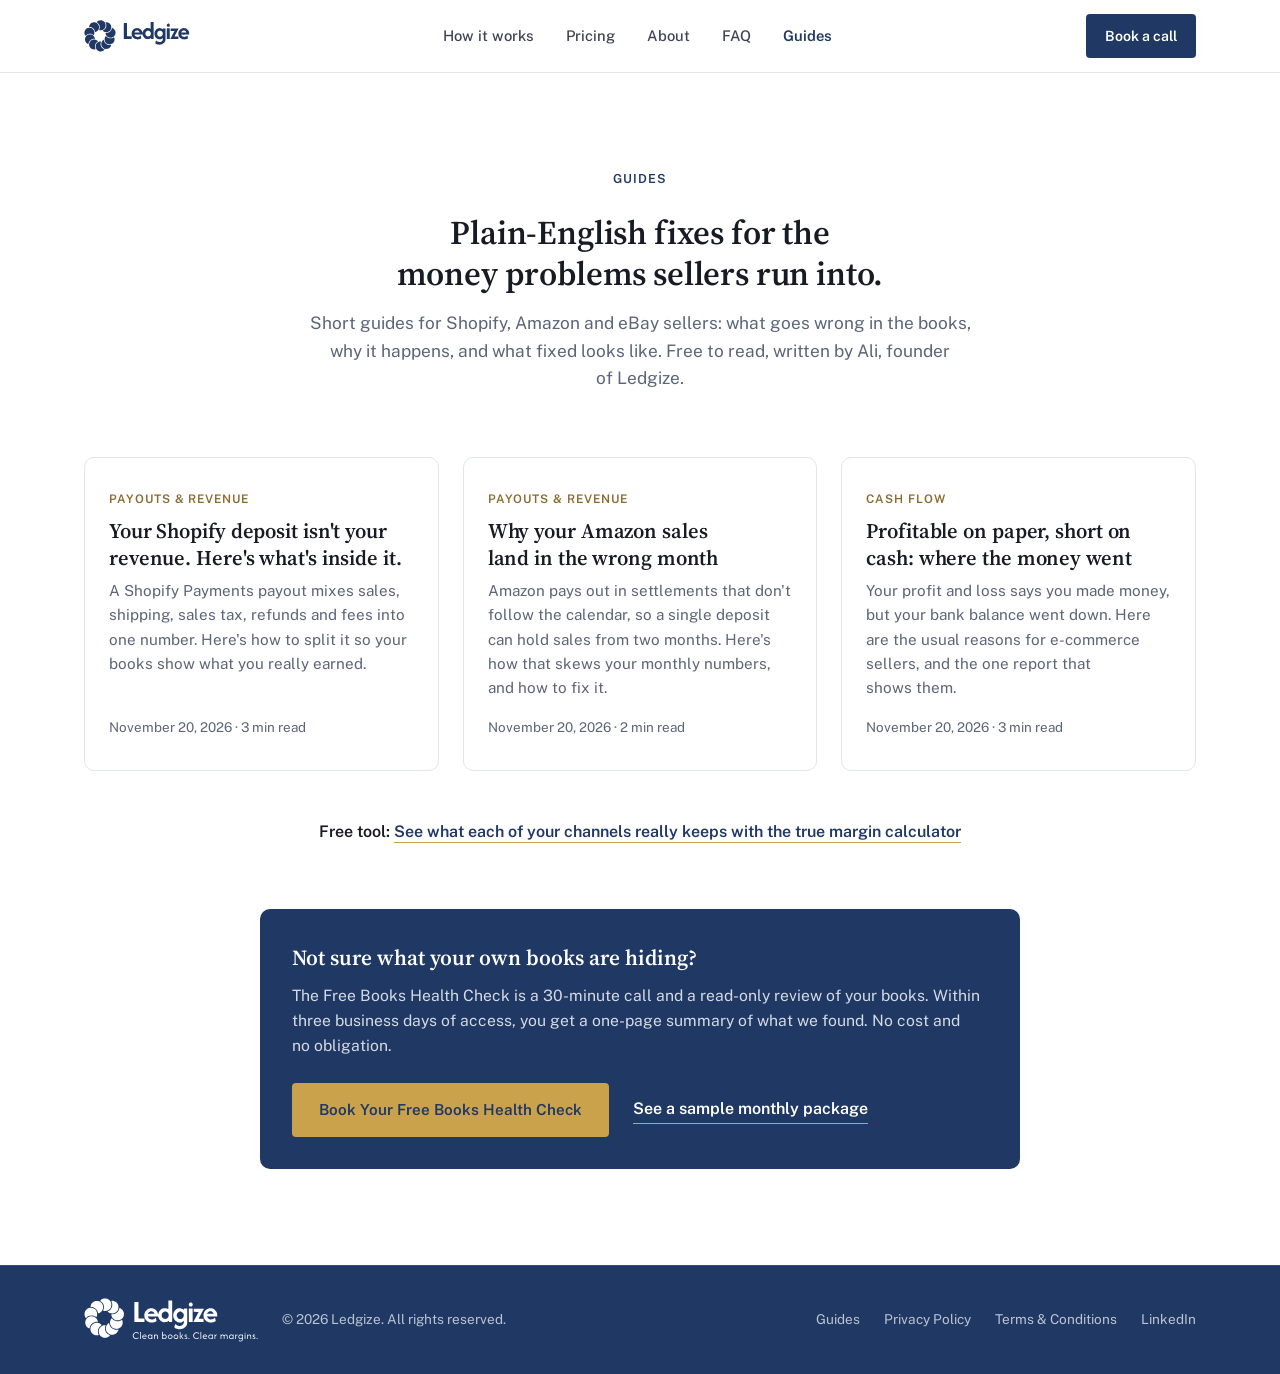
==== commit 9b8a7cde: "Add true margin calculator and app-or-firm FAQ New free tool at /tools/margin-calculator.html, built" ====
--- a/guides/index.html
+++ b/guides/index.html
@@ -25,7 +25,7 @@
   <link rel="shortcut icon" href="/favicon.ico?v=2" />
   <link rel="preload" href="/assets/fonts/source-serif4-600.woff2" as="font" type="font/woff2" crossorigin />
   <link rel="preload" href="/assets/fonts/public-sans-400.woff2" as="font" type="font/woff2" crossorigin />
-  <link rel="stylesheet" href="/css/styles.css?v=38" />
+  <link rel="stylesheet" href="/css/styles.css?v=41" />
 </head>
 <body>
 
@@ -316,6 +316,7 @@
             <p class="guide-card-meta">November 20, 2026 &#183; 3 min read</p>
           </article>
         </div>
+        <p class="calc-promo"><strong>Free tool:</strong> <a href="/tools/margin-calculator.html">See what each of your channels really keeps with the true margin calculator</a></p>
         <div class="guides-index-cta">
           <aside class="guide-cta">
           <p class="guide-cta-title">Not sure what your own books are hiding?</p>
--- a/css/styles.css
+++ b/css/styles.css
@@ -1089,3 +1089,83 @@
 .guide-cta-actions { display: flex; flex-wrap: wrap; align-items: center; gap: 12px 24px; }
 .guide-cta-link { color: #fff; font-weight: 600; border-bottom: 1px solid var(--gold); padding-bottom: 1px; }
 .guide-cta-link:hover { border-bottom-color: #fff; }
+
+/* ===== Scan polish ===== */
+.process-step p strong { color: var(--ink); font-weight: 600; }
+.faq-col { display: flex; flex-direction: column; gap: var(--space-2); }
+@media (min-width: 981px) {
+  .faq-list { display: grid; grid-template-columns: 1fr 1fr; align-items: start; gap: var(--space-3); max-width: 1040px; }
+}
+
+/* ===== True margin calculator ===== */
+:root { --neg: #B3261E; }
+@media (prefers-color-scheme: dark) { :root { --neg: #F2867D; } }
+.calc-page { padding-top: var(--space-6); }
+.calc-inner { max-width: 960px; }
+.calc-page .section-lead { max-width: 680px; margin-left: auto; margin-right: auto; }
+.calc-card { margin-top: var(--space-5); padding: var(--space-4); background: var(--surface); border: 1px solid var(--line); border-radius: 10px; box-shadow: 0 1px 2px rgba(23,27,36,0.04), 0 8px 24px rgba(23,27,36,0.05); }
+.calc-top { display: flex; flex-wrap: wrap; align-items: center; justify-content: space-between; gap: 12px; }
+.calc-step { display: flex; align-items: center; gap: 10px; font-family: var(--font-serif); font-size: 1.25rem; font-weight: 600; color: var(--ink); }
+.calc-step-n { display: inline-flex; align-items: center; justify-content: center; width: 26px; height: 26px; border-radius: 50%; background: var(--navy-pale); color: var(--navy-text); font-family: var(--font-sans); font-size: 0.85rem; font-weight: 700; }
+.calc-step-results { margin-top: var(--space-5); padding-top: var(--space-4); border-top: 1px solid var(--line); }
+.calc-buttons { display: flex; gap: 8px; }
+.calc-btn { padding: 7px 14px; font-size: 0.88rem; font-weight: 600; color: var(--navy-text); background: transparent; border: 1px solid var(--line); border-radius: 6px; cursor: pointer; }
+.calc-btn:hover { border-color: var(--navy-text); }
+.calc-btn:focus-visible { outline: 2px solid var(--gold); outline-offset: 2px; }
+.calc-example-note { margin-top: 10px; font-size: 0.9rem; color: var(--gold-text); }
+.calc-example-note[hidden] { display: none; }
+.calc-table-wrap { margin-top: var(--space-3); overflow-x: auto; }
+.calc-table { width: 100%; border-collapse: collapse; font-variant-numeric: tabular-nums; }
+.calc-table th, .calc-table td { padding: 10px 12px; text-align: right; border-bottom: 1px solid var(--line); vertical-align: middle; }
+.calc-table thead th { font-size: 0.78rem; font-weight: 600; letter-spacing: 0.06em; text-transform: uppercase; color: var(--muted); }
+.calc-table thead th:first-child { text-align: left; letter-spacing: 0; text-transform: none; font-weight: 500; font-size: 0.85rem; }
+.calc-table tbody th { text-align: left; font-weight: 600; color: var(--ink); font-size: 0.95rem; }
+.calc-table tbody th span { display: block; font-weight: 400; font-size: 0.8rem; color: var(--muted); margin-top: 2px; }
+.calc-table tbody tr:last-child th, .calc-table tbody tr:last-child td { border-bottom: 0; }
+.calc-field { display: flex; align-items: center; justify-content: flex-end; gap: 4px; padding: 0 10px; height: 40px; max-width: 150px; margin-left: auto; background: var(--bg); border: 1px solid var(--line); border-radius: 6px; cursor: text; }
+.calc-field:focus-within { border-color: var(--navy-text); box-shadow: 0 0 0 3px var(--navy-pale); }
+.calc-dollar { color: var(--muted); font-size: 0.95rem; }
+.calc-field input { width: 100%; min-width: 0; border: 0; background: transparent; font: inherit; font-size: 0.98rem; color: var(--ink); text-align: right; font-variant-numeric: tabular-nums; }
+.calc-field input:focus { outline: none; }
+.calc-results td { white-space: nowrap; }
+.calc-results td:last-child, .calc-results th:last-child { background: var(--bg-alt); }
+.calc-money { display: block; font-size: 1rem; color: var(--ink); font-weight: 500; }
+.calc-pct { display: block; font-size: 0.8rem; color: var(--muted); }
+.calc-key th, .calc-key td { border-top: 2px solid var(--navy-text); }
+.calc-key .calc-money { font-family: var(--font-serif); font-size: 1.2rem; font-weight: 600; color: var(--navy-text); }
+.calc-key .calc-pct { color: var(--ink); font-weight: 600; }
+.calc-results td.calc-neg .calc-money, .calc-results td.calc-neg .calc-pct { color: var(--neg); }
+.calc-bars { display: grid; gap: 10px; margin-top: var(--space-4); }
+.calc-bar-row { display: grid; grid-template-columns: 90px 1fr 1fr; gap: 16px; align-items: center; }
+.calc-bar-head span { font-size: 0.74rem; font-weight: 600; letter-spacing: 0.08em; text-transform: uppercase; color: var(--muted); }
+.calc-bar-name { font-weight: 600; color: var(--ink); }
+.calc-bar-track { display: block; }
+.calc-bar { display: block; height: 14px; border-radius: 4px; transition: width 0.3s ease; }
+.calc-bar-sales { background: var(--chart-sales); }
+.calc-bar-kept { background: var(--navy-text); }
+.calc-bar-best { background: var(--gold); }
+.calc-bar-loss { background: var(--neg); }
+@media (prefers-reduced-motion: reduce) { .calc-bar { transition: none; } }
+.calc-summary { margin-top: var(--space-3); padding: 14px 16px; background: var(--navy-pale); border-radius: 8px; color: var(--ink); font-size: 0.98rem; }
+.calc-notes { margin-top: var(--space-5); }
+.calc-notes-title { font-size: 1.4rem; margin-bottom: var(--space-2); }
+.calc-notes ul { display: grid; gap: 10px; }
+.calc-notes li { position: relative; padding-left: 20px; color: var(--body); }
+.calc-notes li::before { content: ""; position: absolute; left: 0; top: 0.65em; width: 7px; height: 7px; border-radius: 50%; background: var(--gold); }
+.calc-notes li strong { color: var(--ink); font-weight: 600; }
+.calc-promo { margin-top: var(--space-4); text-align: center; color: var(--body); }
+.calc-promo strong { color: var(--ink); font-weight: 600; }
+.calc-promo a { color: var(--navy-text); font-weight: 600; border-bottom: 1px solid var(--gold); padding-bottom: 1px; }
+.calc-promo a:hover { border-bottom-color: var(--navy-text); }
+.guides-hero .calc-promo { margin-top: var(--space-5); }
+@media (max-width: 760px) {
+  .calc-card { padding: var(--space-3); }
+  .calc-field { max-width: 120px; }
+  .calc-bar-row { grid-template-columns: 70px 1fr 1fr; gap: 10px; }
+}
+.calc-table { table-layout: fixed; }
+.calc-table th:first-child { width: 36%; }
+#calc-inputs th:not(:first-child), #calc-inputs td { width: 21.33%; }
+.calc-results th:not(:first-child), .calc-results td { width: 16%; }
+.calc-blank { color: var(--muted); }
+@media (max-width: 760px) { .calc-table { table-layout: auto; min-width: 560px; } }
